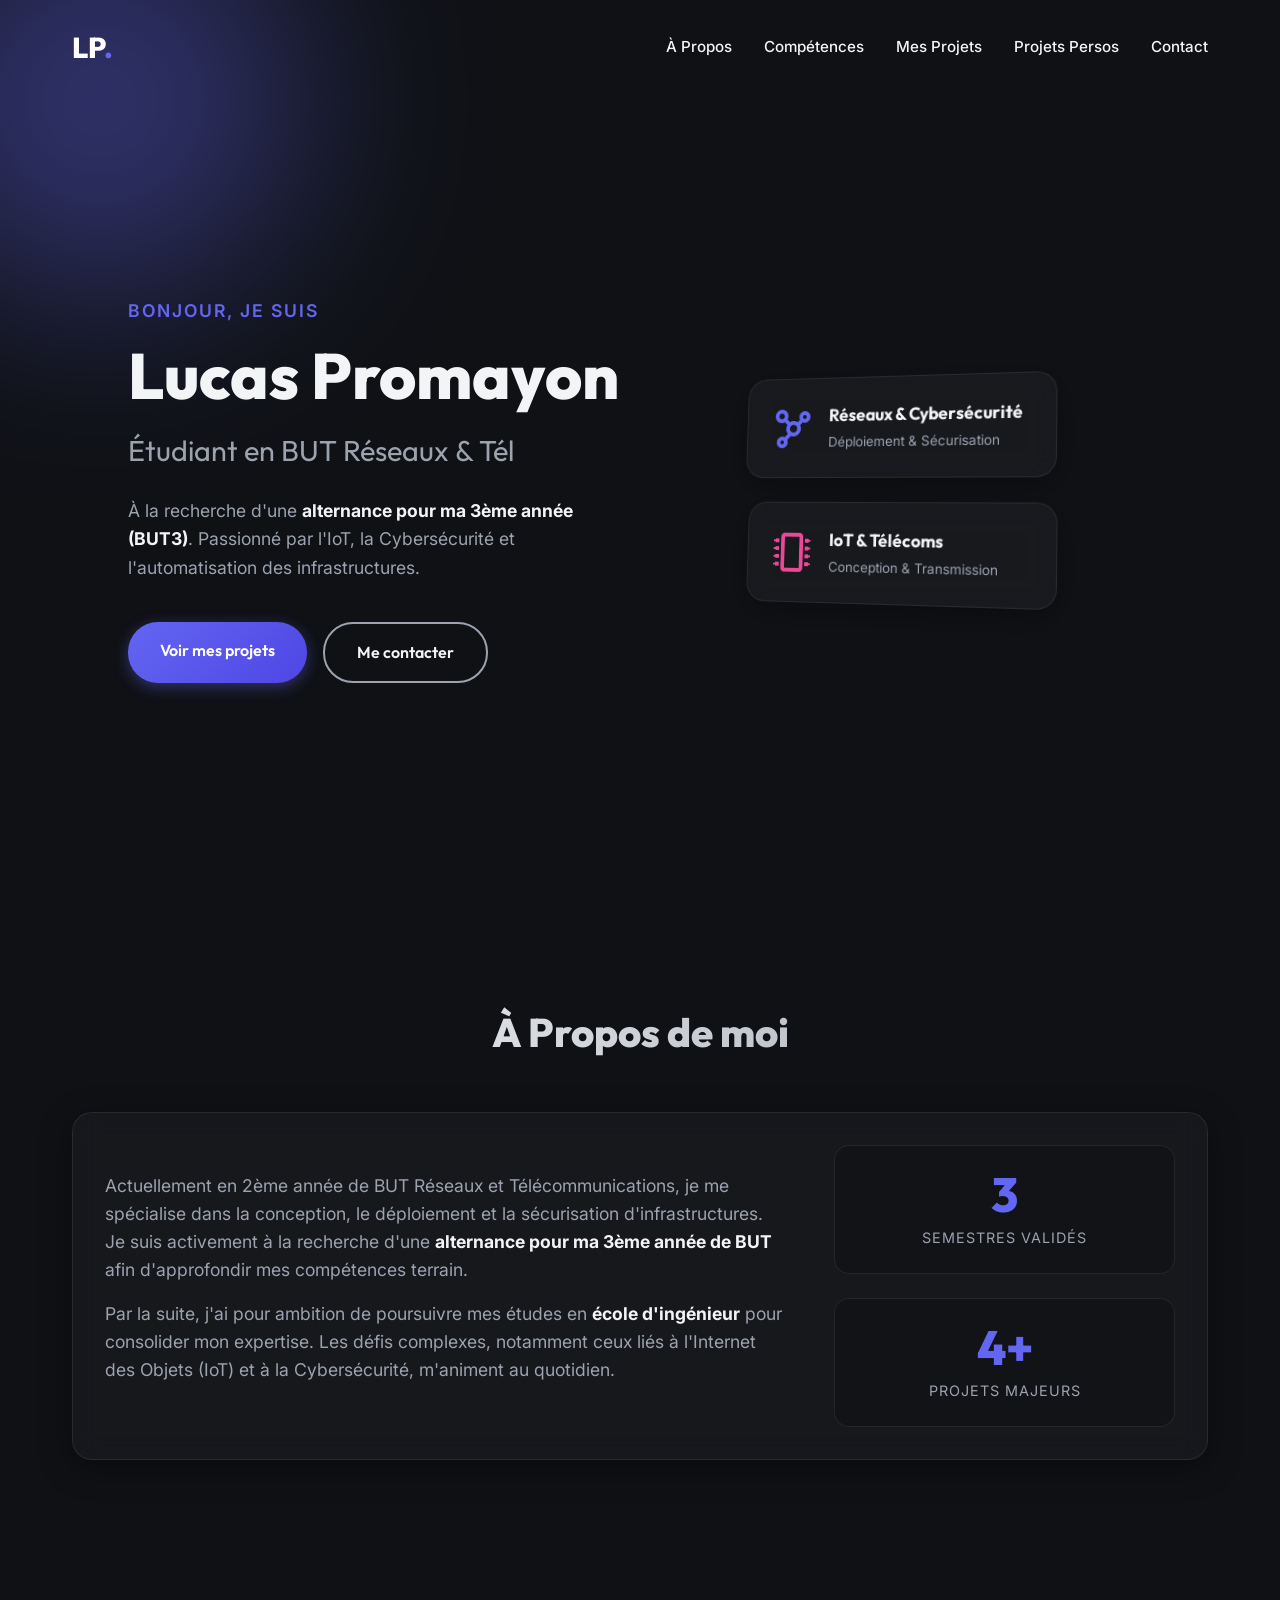
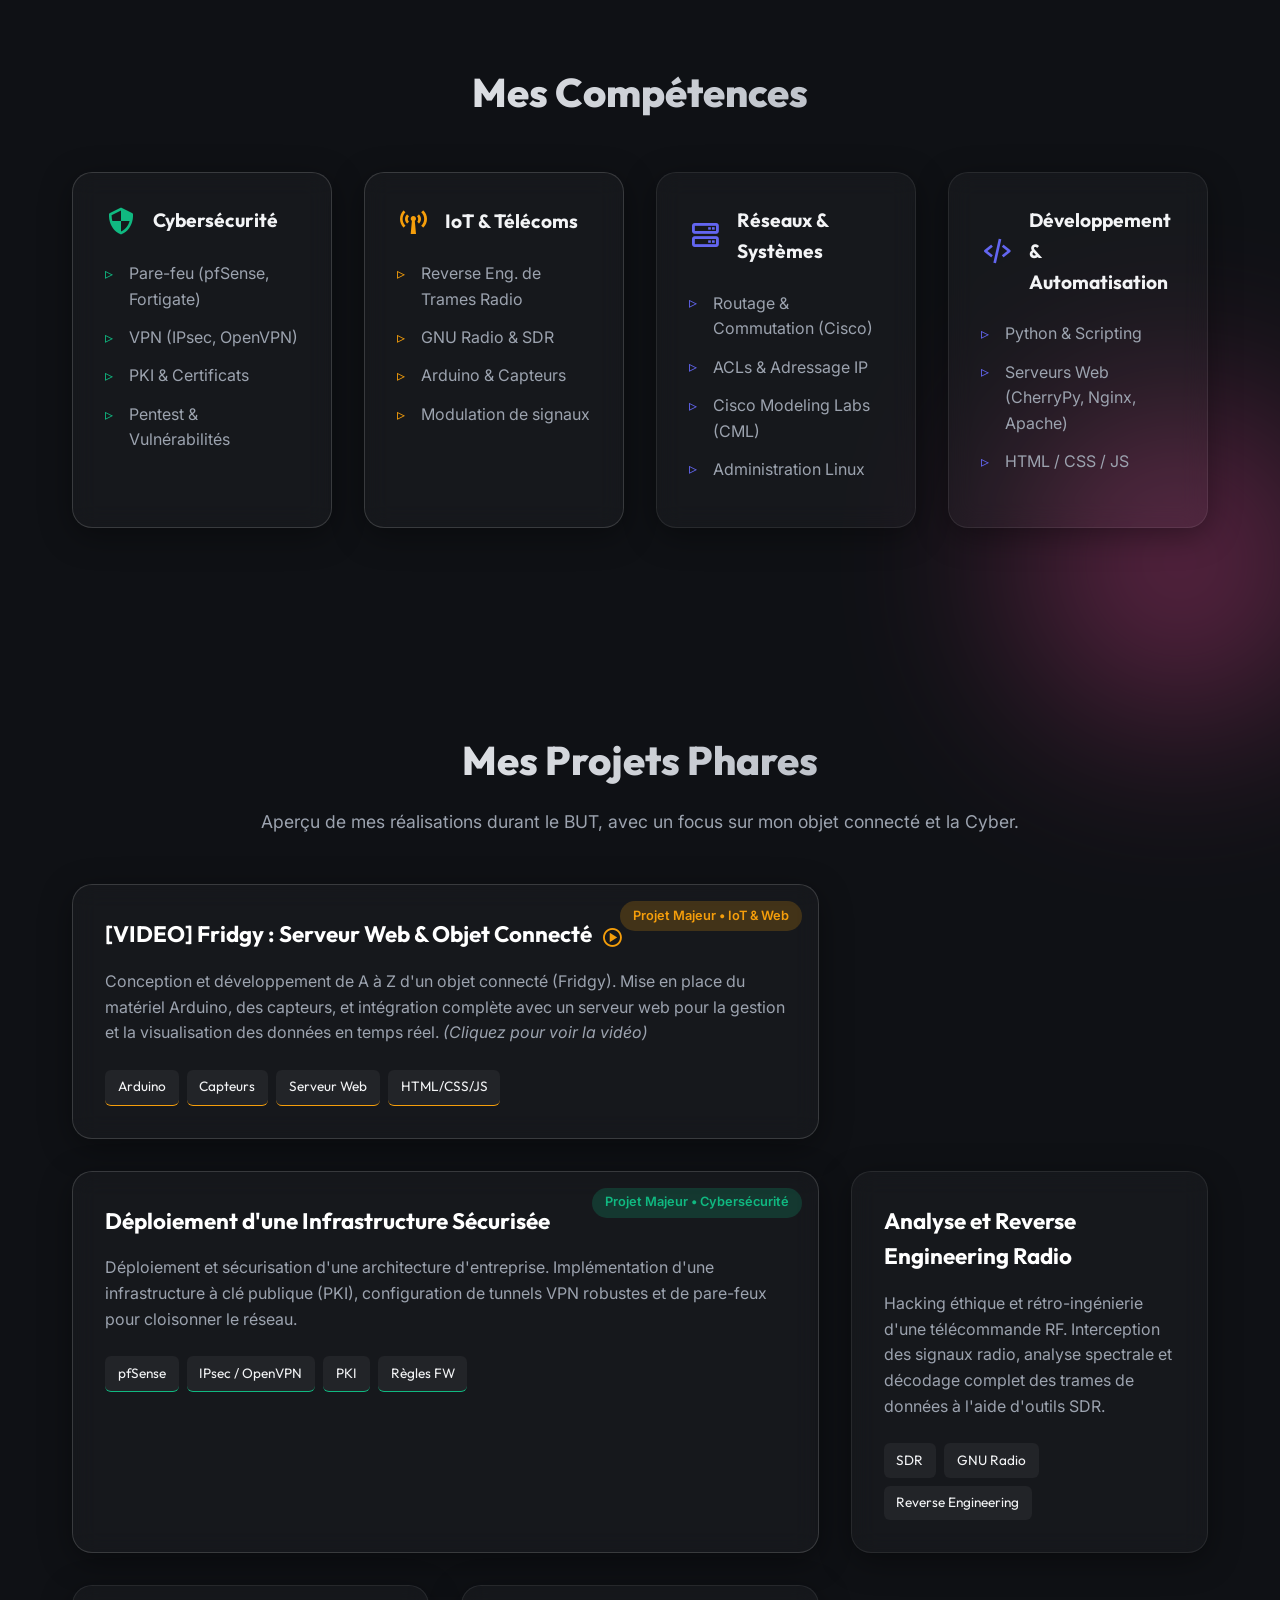
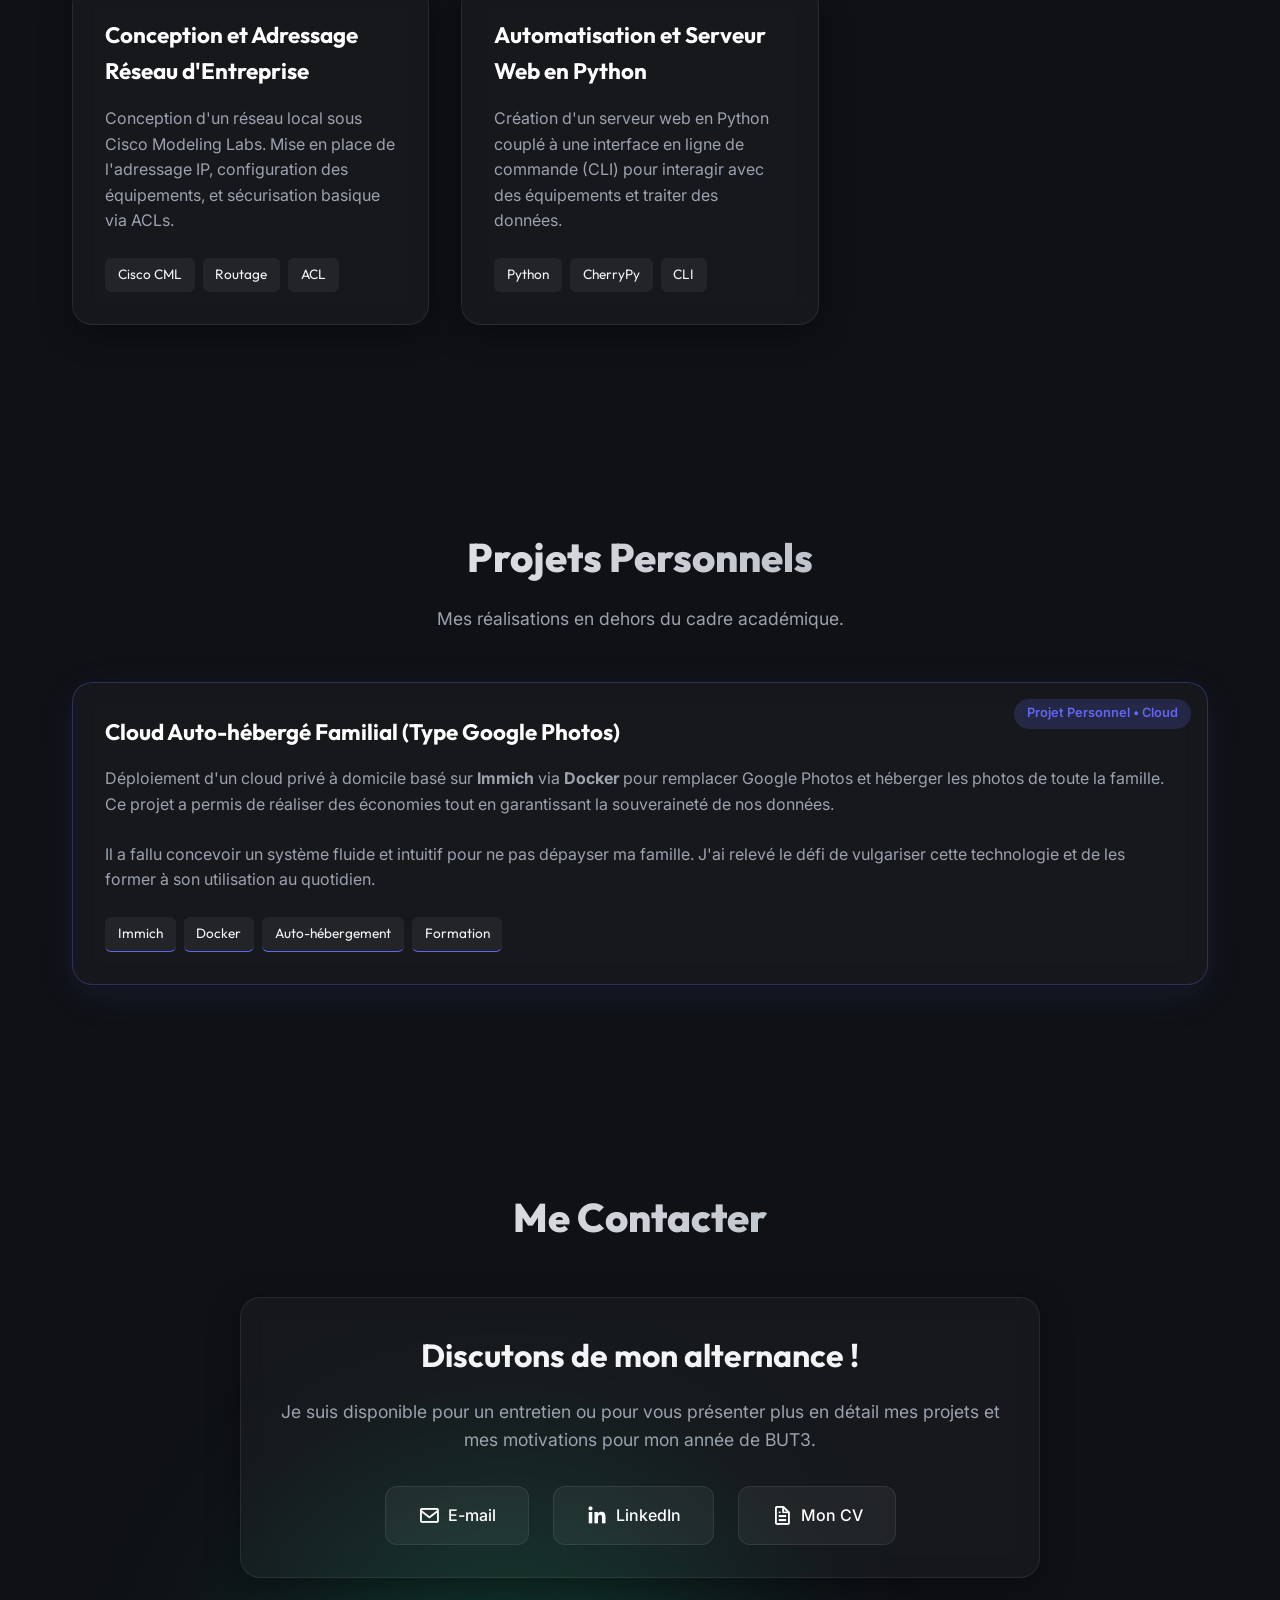
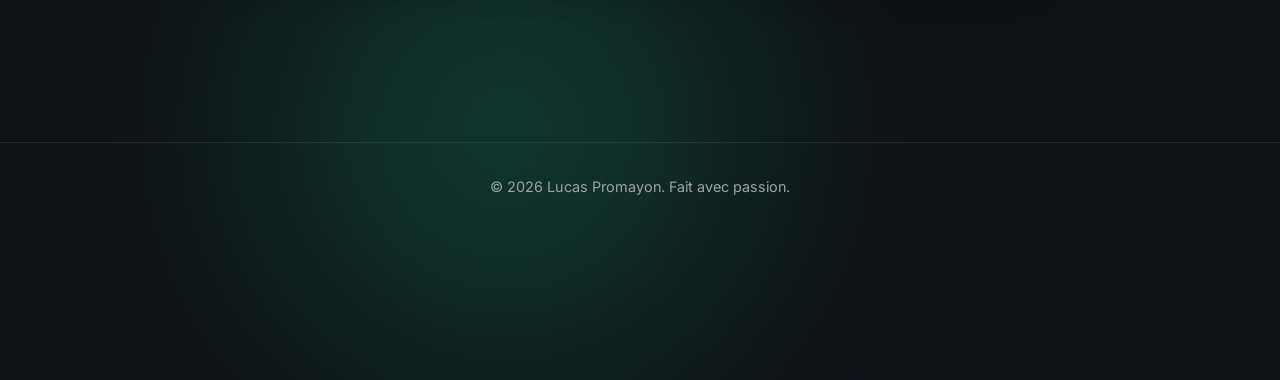
==== index.html @ 752b666c "Mon super portfolio" ====
<!DOCTYPE html>
<html lang="fr">

<head>
    <meta charset="UTF-8">
    <meta name="viewport" content="width=device-width, initial-scale=1.0">
    <title>Lucas Promayon | Portfolio BUT R&T</title>
    <!-- Google Fonts -->
    <link
        href="https://fonts.googleapis.com/css2?family=Outfit:wght@300;400;600;800&family=Inter:wght@400;500;700&display=swap"
        rel="stylesheet">
    <!-- Icons -->
    <link href="https://unpkg.com/boxicons@2.1.4/css/boxicons.min.css" rel="stylesheet">
    <link rel="stylesheet" href="style.css">
</head>

<body>

    <!-- Background Animation Elements -->
    <div class="bg-shape shape1"></div>
    <div class="bg-shape shape2"></div>
    <div class="bg-shape shape3"></div>

    <!-- Navigation -->
    <nav>
        <div class="nav-container">
            <a href="#" class="logo">LP<span>.</span></a>
            <ul class="nav-links">
                <li><a href="#about">À Propos</a></li>
                <li><a href="#skills">Compétences</a></li>
                <li><a href="#projects">Mes Projets</a></li>
                <li><a href="#personal-projects">Projets Persos</a></li>
                <li><a href="#contact">Contact</a></li>
            </ul>
        </div>
    </nav>

    <!-- Hero Section -->
    <header class="hero">
        <div class="hero-content">
            <span class="greeting">Bonjour, je suis</span>
            <h1>Lucas Promayon</h1>
            <h2 class="typing-text">Étudiant en BUT Réseaux & Télécommunications</h2>
            <p class="hero-desc">À la recherche d'une <strong>alternance pour ma 3ème année (BUT3)</strong>. Passionné
                par l'IoT, la Cybersécurité et l'automatisation des infrastructures.</p>
            <div class="hero-btns">
                <a href="#projects" class="btn primary">Voir mes projets</a>
                <a href="#contact" class="btn secondary">Me contacter</a>
            </div>
        </div>
        <div class="hero-image">
            <div class="glass-card profile-card">
                <i class='bx bx-network-chart icon-large'></i>
                <div class="card-info">
                    <h3>Réseaux & Cybersécurité</h3>
                    <p>Déploiement & Sécurisation</p>
                </div>
            </div>
            <div class="glass-card profile-card card-2">
                <i class='bx bx-microchip icon-large'></i>
                <div class="card-info">
                    <h3>IoT & Télécoms</h3>
                    <p>Conception & Transmission</p>
                </div>
            </div>
        </div>
    </header>

    <!-- About Section -->
    <section id="about" class="section">
        <div class="container">
            <h2 class="section-title">À Propos de moi</h2>
            <div class="about-content glass-panel">
                <div class="about-text">
                    <p>Actuellement en 2ème année de BUT Réseaux et Télécommunications, je me spécialise dans la
                        conception, le déploiement et la sécurisation d'infrastructures. Je suis activement à la
                        recherche d'une <strong>alternance pour ma 3ème année de BUT</strong> afin d'approfondir mes
                        compétences terrain.</p>
                    <p>Par la suite, j'ai pour ambition de poursuivre mes études en <strong>école d'ingénieur</strong>
                        pour consolider mon expertise. Les défis complexes, notamment ceux liés à l'Internet des Objets
                        (IoT) et à la Cybersécurité, m'animent au quotidien.</p>
                </div>
                <div class="about-stats">
                    <div class="stat-item">
                        <span class="stat-number">3</span>
                        <span class="stat-text">Semestres validés</span>
                    </div>
                    <div class="stat-item">
                        <span class="stat-number">4+</span>
                        <span class="stat-text">Projets Majeurs</span>
                    </div>
                </div>
            </div>
        </div>
    </section>

    <!-- Skills Section -->
    <section id="skills" class="section">
        <div class="container">
            <h2 class="section-title">Mes Compétences</h2>
            <div class="skills-grid">

                <!-- Highlighted Skill: Cyber -->
                <div class="skill-category glass-panel highlight-skill cyber-glow">
                    <div class="category-header">
                        <i class='bx bx-shield-quarter'></i>
                        <h3>Cybersécurité</h3>
                    </div>
                    <ul class="skill-list">
                        <li><span>Pare-feu (pfSense, Fortigate)</span></li>
                        <li><span>VPN (IPsec, OpenVPN)</span></li>
                        <li><span>PKI & Certificats</span></li>
                        <li><span>Pentest & Vulnérabilités</span></li>
                    </ul>
                </div>

                <!-- Highlighted Skill: IoT -->
                <div class="skill-category glass-panel highlight-skill iot-glow">
                    <div class="category-header">
                        <i class='bx bx-broadcast'></i>
                        <h3>IoT & Télécoms</h3>
                    </div>
                    <ul class="skill-list">
                        <li><span>Reverse Eng. de Trames Radio</span></li>
                        <li><span>GNU Radio & SDR</span></li>
                        <li><span>Arduino & Capteurs</span></li>
                        <li><span>Modulation de signaux</span></li>
                    </ul>
                </div>

                <div class="skill-category glass-panel">
                    <div class="category-header">
                        <i class='bx bx-server'></i>
                        <h3>Réseaux & Systèmes</h3>
                    </div>
                    <ul class="skill-list">
                        <li><span>Routage & Commutation (Cisco)</span></li>
                        <li><span>ACLs & Adressage IP</span></li>
                        <li><span>Cisco Modeling Labs (CML)</span></li>
                        <li><span>Administration Linux</span></li>
                    </ul>
                </div>

                <div class="skill-category glass-panel">
                    <div class="category-header">
                        <i class='bx bx-code-alt'></i>
                        <h3>Développement & Automatisation</h3>
                    </div>
                    <ul class="skill-list">
                        <li><span>Python & Scripting</span></li>
                        <li><span>Serveurs Web (CherryPy, Nginx, Apache)</span></li>
                        <li><span>HTML / CSS / JS</span></li>

                    </ul>
                </div>

            </div>
        </div>
    </section>

    <!-- Projects Section -->
    <section id="projects" class="section">
        <div class="container">
            <h2 class="section-title">Mes Projets Phares</h2>
            <p class="section-subtitle">Aperçu de mes réalisations durant le BUT, avec un focus sur mon objet connecté
                et la Cyber.</p>

            <div class="projects-grid">

                <!-- FEATURED: IoT -->
                <a href="iot-project.html" style="text-decoration: none; color: inherit;"
                    class="project-card glass-panel featured iot-featured">
                    <div class="project-badge">Projet Majeur • IoT & Web</div>
                    <div class="project-content">
                        <h3>[VIDEO] Fridgy : Serveur Web & Objet Connecté <i class='bx bx-play-circle'
                                style="vertical-align: middle; margin-left: 5px; color: var(--iot-color);"></i></h3>
                        <p>Conception et développement de A à Z d'un objet connecté (Fridgy). Mise en place du matériel
                            Arduino, des capteurs, et intégration complète avec un serveur web pour la gestion et la
                            visualisation des données en temps réel. <em>(Cliquez pour voir la vidéo)</em></p>
                        <div class="tech-stack">
                            <span>Arduino</span>
                            <span>Capteurs</span>
                            <span>Serveur Web</span>
                            <span>HTML/CSS/JS</span>
                        </div>
                    </div>
                </a>

                <!-- FEATURED: Cyber -->
                <div class="project-card glass-panel featured cyber-featured">
                    <div class="project-badge">Projet Majeur • Cybersécurité</div>
                    <div class="project-content">
                        <h3>Déploiement d'une Infrastructure Sécurisée</h3>
                        <p>Déploiement et sécurisation d'une architecture d'entreprise. Implémentation d'une
                            infrastructure à clé publique (PKI), configuration de tunnels VPN robustes et de pare-feux
                            pour cloisonner le réseau.</p>
                        <div class="tech-stack">
                            <span>pfSense</span>
                            <span>IPsec / OpenVPN</span>
                            <span>PKI</span>
                            <span>Règles FW</span>
                        </div>
                    </div>
                </div>

                <!-- OTHER PROJECTS -->
                <div class="project-card glass-panel">
                    <div class="project-content">
                        <h3>Analyse et Reverse Engineering Radio</h3>
                        <p>Hacking éthique et rétro-ingénierie d'une télécommande RF. Interception des signaux radio,
                            analyse spectrale et décodage complet des trames de données à l'aide d'outils SDR.</p>
                        <div class="tech-stack">
                            <span>SDR</span>
                            <span>GNU Radio</span>
                            <span>Reverse Engineering</span>
                        </div>
                    </div>
                </div>

                <div class="project-card glass-panel">
                    <div class="project-content">
                        <h3>Conception et Adressage Réseau d'Entreprise</h3>
                        <p>Conception d'un réseau local sous Cisco Modeling Labs. Mise en place de l'adressage IP,
                            configuration des équipements, et sécurisation basique via ACLs.</p>
                        <div class="tech-stack">
                            <span>Cisco CML</span>
                            <span>Routage</span>
                            <span>ACL</span>
                        </div>
                    </div>
                </div>

                <div class="project-card glass-panel">
                    <div class="project-content">
                        <h3>Automatisation et Serveur Web en Python</h3>
                        <p>Création d'un serveur web en Python couplé à une interface en ligne de commande (CLI) pour
                            interagir avec des équipements et traiter des données.</p>
                        <div class="tech-stack">
                            <span>Python</span>
                            <span>CherryPy</span>
                            <span>CLI</span>
                        </div>
                    </div>
                </div>

            </div>
        </div>
    </section>

    <!-- Personal Projects Section -->
    <section id="personal-projects" class="section">
        <div class="container">
            <h2 class="section-title">Projets Personnels</h2>
            <p class="section-subtitle">Mes réalisations en dehors du cadre académique.</p>

            <div class="projects-grid">

                <div class="project-card glass-panel featured"
                    style="border-color: rgba(99, 102, 241, 0.3); box-shadow: 0 10px 40px rgba(99, 102, 241, 0.1);">
                    <div class="project-badge"
                        style="background: rgba(99, 102, 241, 0.2); color: var(--primary-color);">Projet Personnel •
                        Cloud</div>
                    <div class="project-content">
                        <h3>Cloud Auto-hébergé Familial (Type Google Photos)</h3>
                        <p>Déploiement d'un cloud privé à domicile basé sur <strong>Immich</strong> via
                            <strong>Docker</strong> pour remplacer Google Photos et héberger les photos de toute la
                            famille. Ce projet a permis de réaliser des économies tout en garantissant la souveraineté
                            de nos données.
                        </p>
                        <p style="margin-top: 0.8rem;">Il a fallu concevoir un système fluide et intuitif pour ne pas
                            dépayser ma famille. J'ai relevé le défi de vulgariser cette technologie et de les former à
                            son utilisation au quotidien.</p>
                        <div class="tech-stack" style="margin-top: 1.5rem;">
                            <span style="border-bottom: 1px solid var(--primary-color);">Immich</span>
                            <span style="border-bottom: 1px solid var(--primary-color);">Docker</span>
                            <span style="border-bottom: 1px solid var(--primary-color);">Auto-hébergement</span>
                            <span style="border-bottom: 1px solid var(--primary-color);">Formation</span>
                        </div>
                    </div>
                </div>

            </div>
        </div>
    </section>

    <!-- Contact Section -->
    <section id="contact" class="section">
        <div class="container">
            <h2 class="section-title">Me Contacter</h2>
            <div class="contact-wrapper glass-panel">
                <div class="contact-info">
                    <h3>Discutons de mon alternance !</h3>
                    <p>Je suis disponible pour un entretien ou pour vous présenter plus en détail mes projets et mes
                        motivations pour mon année de BUT3.</p>
                    <div class="contact-links">
                        <a href="mailto:lucas.promayon@etu.univ-grenoble-alpes.fr" class="contact-btn">
                            <i class='bx bx-envelope'></i> E-mail
                        </a>
                        <a href="https://www.linkedin.com/in/lucas-promayon/" target="_blank" class="contact-btn">
                            <i class='bx bxl-linkedin'></i> LinkedIn
                        </a>
                        <a href="lucas_promayon_2026.pdf" target="_blank" class="contact-btn">
                            <i class='bx bx-file'></i> Mon CV
                        </a>
                    </div>
                </div>
            </div>
        </div>
    </section>

    <footer>
        <p>&copy; 2026 Lucas Promayon. Fait avec passion.</p>
    </footer>

    <script src="script.js"></script>
</body>

</html>
---- style.css ----
/* style.css */
:root {
    --bg-dark: #0f1115;
    --text-main: #f3f4f6;
    --text-muted: #9ca3af;
    --primary-color: #6366f1; /* Indigo */
    --primary-hover: #4f46e5;
    --secondary-color: #ec4899; /* Pink */
    
    /* Highlight colors for specific fields */
    --cyber-color: #10b981; /* Emerald/Green */
    --iot-color: #f59e0b; /* Amber/Orange */

    /* Glassmorphism */
    --glass-bg: rgba(255, 255, 255, 0.03);
    --glass-border: rgba(255, 255, 255, 0.08);
    --glass-shadow: 0 8px 32px 0 rgba(0, 0, 0, 0.37);
    --glass-blur: blur(12px);
    
    --transition: all 0.3s ease;
}

* {
    margin: 0;
    padding: 0;
    box-sizing: border-box;
    scroll-behavior: smooth;
}

body {
    font-family: 'Inter', sans-serif;
    background-color: var(--bg-dark);
    color: var(--text-main);
    line-height: 1.6;
    overflow-x: hidden;
    position: relative;
}

h1, h2, h3, h4, h5, h6 {
    font-family: 'Outfit', sans-serif;
}

/* Background animated shapes */
.bg-shape {
    position: absolute;
    border-radius: 50%;
    filter: blur(100px);
    z-index: -1;
    opacity: 0.4;
    animation: float 20s infinite ease-in-out alternate;
}
.shape1 {
    width: 400px;
    height: 400px;
    background: var(--primary-color);
    top: -100px;
    left: -100px;
}
.shape2 {
    width: 300px;
    height: 300px;
    background: var(--secondary-color);
    top: 40%;
    right: -50px;
    animation-delay: -5s;
}
.shape3 {
    width: 500px;
    height: 500px;
    background: var(--cyber-color);
    bottom: -150px;
    left: 20%;
    opacity: 0.2;
    animation-delay: -10s;
}

@keyframes float {
    0% { transform: translate(0, 0) scale(1); }
    50% { transform: translate(50px, 50px) scale(1.1); }
    100% { transform: translate(-50px, 100px) scale(0.9); }
}

/* Reusable Components */
.container {
    max-width: 1200px;
    margin: 0 auto;
    padding: 0 2rem;
}

.section {
    padding: 100px 0;
}

.section-title {
    font-size: 2.5rem;
    font-weight: 800;
    margin-bottom: 3rem;
    text-align: center;
    background: linear-gradient(to right, #fff, #9ca3af);
    -webkit-background-clip: text;
    -webkit-text-fill-color: transparent;
}
.section-subtitle {
    text-align: center;
    color: var(--text-muted);
    margin-top: -2rem;
    margin-bottom: 3rem;
    font-size: 1.1rem;
}

.glass-panel {
    background: var(--glass-bg);
    backdrop-filter: var(--glass-blur);
    -webkit-backdrop-filter: var(--glass-blur);
    border: 1px solid var(--glass-border);
    border-radius: 20px;
    box-shadow: var(--glass-shadow);
    padding: 2rem;
}

.btn {
    display: inline-block;
    padding: 1rem 2rem;
    border-radius: 30px;
    font-weight: 600;
    text-decoration: none;
    transition: var(--transition);
    cursor: pointer;
    font-family: 'Outfit', sans-serif;
}
.btn.primary {
    background: linear-gradient(135deg, var(--primary-color), var(--primary-hover));
    color: white;
    box-shadow: 0 4px 15px rgba(99, 102, 241, 0.4);
}
.btn.primary:hover {
    transform: translateY(-3px);
    box-shadow: 0 8px 25px rgba(99, 102, 241, 0.6);
}
.btn.secondary {
    background: transparent;
    border: 2px solid var(--text-muted);
    color: var(--text-main);
}
.btn.secondary:hover {
    border-color: var(--primary-color);
    color: var(--primary-color);
}

/* Navigation */
nav {
    position: fixed;
    top: 0;
    width: 100%;
    z-index: 1000;
    transition: var(--transition);
    padding: 1.5rem 0;
}
nav.scrolled {
    background: rgba(15, 17, 21, 0.8);
    backdrop-filter: blur(10px);
    padding: 1rem 0;
    border-bottom: 1px solid var(--glass-border);
}
.nav-container {
    max-width: 1200px;
    margin: 0 auto;
    display: flex;
    justify-content: space-between;
    align-items: center;
    padding: 0 2rem;
}
.logo {
    font-size: 1.8rem;
    font-weight: 800;
    color: white;
    text-decoration: none;
    font-family: 'Outfit', sans-serif;
}
.logo span {
    color: var(--primary-color);
}
.nav-links {
    display: flex;
    gap: 2rem;
    list-style: none;
}
.nav-links a {
    color: var(--text-main);
    text-decoration: none;
    font-weight: 500;
    font-size: 0.95rem;
    transition: var(--transition);
}
.nav-links a:hover {
    color: var(--primary-color);
}

/* Hero Section */
.hero {
    min-height: 100vh;
    display: flex;
    align-items: center;
    justify-content: space-between;
    padding: 0 10%;
    position: relative;
    padding-top: 80px;
}
.hero-content {
    flex: 1;
    max-width: 600px;
}
.greeting {
    color: var(--primary-color);
    font-weight: 600;
    font-size: 1.1rem;
    letter-spacing: 2px;
    text-transform: uppercase;
}
.hero h1 {
    font-size: 4rem;
    font-weight: 800;
    margin: 1rem 0;
    line-height: 1.1;
}
.hero h2 {
    font-size: 1.8rem;
    color: var(--text-muted);
    font-weight: 400;
    margin-bottom: 1.5rem;
}
.hero-desc {
    font-size: 1.1rem;
    color: var(--text-muted);
    margin-bottom: 2.5rem;
}
.hero-desc strong {
    color: var(--text-main);
}
.hero-btns {
    display: flex;
    gap: 1rem;
}

.hero-image {
    flex: 1;
    display: flex;
    flex-direction: column;
    gap: 1.5rem;
    align-items: center;
    justify-content: center;
    perspective: 1000px;
}
.glass-card {
    background: var(--glass-bg);
    backdrop-filter: var(--glass-blur);
    border: 1px solid var(--glass-border);
    border-radius: 20px;
    padding: 1.5rem;
    display: flex;
    align-items: center;
    gap: 1rem;
    width: 320px;
    transform-style: preserve-3d;
    transform: rotateY(-15deg) rotateX(5deg);
    transition: var(--transition);
    box-shadow: var(--glass-shadow);
}
.glass-card:hover {
    transform: rotateY(0deg) rotateX(0deg) scale(1.05);
    border-color: var(--primary-color);
}
.card-2:hover {
    border-color: var(--secondary-color);
}
.icon-large {
    font-size: 3rem;
    color: var(--primary-color);
}
.card-2 .icon-large {
    color: var(--secondary-color);
}
.card-info h3 {
    font-size: 1.1rem;
    margin-bottom: 0.2rem;
}
.card-info p {
    font-size: 0.85rem;
    color: var(--text-muted);
}

/* About Section */
.about-content {
    display: flex;
    gap: 3rem;
    align-items: center;
}
.about-text {
    flex: 2;
}
.about-text p {
    font-size: 1.1rem;
    margin-bottom: 1rem;
    color: var(--text-muted);
}
.about-text strong {
    color: var(--text-main);
}
.about-stats {
    flex: 1;
    display: flex;
    flex-direction: column;
    gap: 1.5rem;
}
.stat-item {
    background: rgba(0,0,0,0.2);
    padding: 1.5rem;
    border-radius: 15px;
    text-align: center;
    border: 1px solid var(--glass-border);
}
.stat-number {
    display: block;
    font-size: 3rem;
    font-weight: 800;
    color: var(--primary-color);
    font-family: 'Outfit', sans-serif;
    line-height: 1;
}
.stat-text {
    font-size: 0.9rem;
    color: var(--text-muted);
    text-transform: uppercase;
    letter-spacing: 1px;
    margin-top: 0.5rem;
    display: block;
}

/* Skills Section */
.skills-grid {
    display: grid;
    grid-template-columns: repeat(auto-fit, minmax(250px, 1fr));
    gap: 2rem;
}
.skill-category {
    transition: var(--transition);
}
.skill-category:hover {
    transform: translateY(-10px);
}
.category-header {
    display: flex;
    align-items: center;
    gap: 1rem;
    margin-bottom: 1.5rem;
}
.category-header i {
    font-size: 2rem;
    color: var(--primary-color);
}
.category-header h3 {
    font-size: 1.2rem;
}
.skill-list {
    list-style: none;
}
.skill-list li {
    margin-bottom: 0.8rem;
    position: relative;
    padding-left: 1.5rem;
    color: var(--text-muted);
}
.skill-list li::before {
    content: '▹';
    position: absolute;
    left: 0;
    color: var(--primary-color);
}

/* Highlights */
.highlight-skill {
    border: 1px solid rgba(255, 255, 255, 0.15);
}
.cyber-glow:hover {
    box-shadow: 0 10px 30px rgba(16, 185, 129, 0.2);
    border-color: var(--cyber-color);
}
.cyber-glow .category-header i, .cyber-glow .skill-list li::before {
    color: var(--cyber-color);
}
.iot-glow:hover {
    box-shadow: 0 10px 30px rgba(245, 158, 11, 0.2);
    border-color: var(--iot-color);
}
.iot-glow .category-header i, .iot-glow .skill-list li::before {
    color: var(--iot-color);
}

/* Projects Section */
.projects-grid {
    display: grid;
    grid-template-columns: repeat(auto-fit, minmax(300px, 1fr));
    gap: 2rem;
}
.project-card {
    display: flex;
    flex-direction: column;
    transition: var(--transition);
    position: relative;
    overflow: hidden;
}
.project-card:hover {
    transform: translateY(-10px);
}
.project-card.featured {
    grid-column: span 2;
    border: 1px solid rgba(255, 255, 255, 0.15);
}
.project-card.featured.iot-featured:hover {
    border-color: var(--iot-color);
    box-shadow: 0 10px 40px rgba(245, 158, 11, 0.15);
}
.project-card.featured.cyber-featured:hover {
    border-color: var(--cyber-color);
    box-shadow: 0 10px 40px rgba(16, 185, 129, 0.15);
}
.project-badge {
    position: absolute;
    top: 1rem;
    right: 1rem;
    padding: 0.3rem 0.8rem;
    border-radius: 20px;
    font-size: 0.8rem;
    font-weight: 600;
}
.iot-featured .project-badge {
    background: rgba(245, 158, 11, 0.2);
    color: var(--iot-color);
}
.cyber-featured .project-badge {
    background: rgba(16, 185, 129, 0.2);
    color: var(--cyber-color);
}

.project-content h3 {
    font-size: 1.4rem;
    margin-bottom: 1rem;
    color: white;
}
.project-content p {
    color: var(--text-muted);
    margin-bottom: 1.5rem;
    flex-grow: 1;
}
.tech-stack {
    display: flex;
    flex-wrap: wrap;
    gap: 0.5rem;
    margin-top: auto;
}
.tech-stack span {
    background: rgba(255, 255, 255, 0.05);
    padding: 0.4rem 0.8rem;
    border-radius: 6px;
    font-size: 0.85rem;
    color: var(--text-main);
    font-family: 'Outfit', sans-serif;
}
.iot-featured .tech-stack span { border-bottom: 1px solid var(--iot-color); }
.cyber-featured .tech-stack span { border-bottom: 1px solid var(--cyber-color); }

/* Contact Section */
.contact-wrapper {
    text-align: center;
    max-width: 800px;
    margin: 0 auto;
}
.contact-info h3 {
    font-size: 2rem;
    margin-bottom: 1rem;
}
.contact-info p {
    color: var(--text-muted);
    margin-bottom: 2rem;
    font-size: 1.1rem;
}
.contact-links {
    display: flex;
    justify-content: center;
    gap: 1.5rem;
    flex-wrap: wrap;
}
.contact-btn {
    display: flex;
    align-items: center;
    gap: 0.5rem;
    padding: 1rem 2rem;
    background: rgba(255, 255, 255, 0.05);
    border: 1px solid var(--glass-border);
    border-radius: 12px;
    color: white;
    text-decoration: none;
    font-weight: 500;
    transition: var(--transition);
}
.contact-btn:hover {
    background: var(--primary-color);
    border-color: var(--primary-color);
    transform: translateY(-3px);
}
.contact-btn i {
    font-size: 1.4rem;
}

/* Footer */
footer {
    text-align: center;
    padding: 2rem;
    border-top: 1px solid var(--glass-border);
    margin-top: 4rem;
    color: var(--text-muted);
    font-size: 0.9rem;
}

/* Animations */
.fade-in {
    opacity: 0;
    transform: translateY(30px);
    transition: opacity 0.8s ease, transform 0.8s ease;
}
.fade-in.appear {
    opacity: 1;
    transform: translateY(0);
}

/* Responsive */
@media (max-width: 992px) {
    .hero {
        flex-direction: column;
        text-align: center;
        padding-top: 120px;
    }
    .hero-content {
        margin-bottom: 3rem;
    }
    .hero-btns {
        justify-content: center;
    }
    .hero-image {
        transform: none;
    }
    .glass-card {
        transform: none !important;
    }
    .about-content {
        flex-direction: column;
    }
    .project-card.featured {
        grid-column: span 1;
    }
}

@media (max-width: 768px) {
    .hero h1 { font-size: 2.5rem; }
    .hero h2 { font-size: 1.3rem; }
    .nav-links { display: none; } /* Mobile menu could be added here */
}
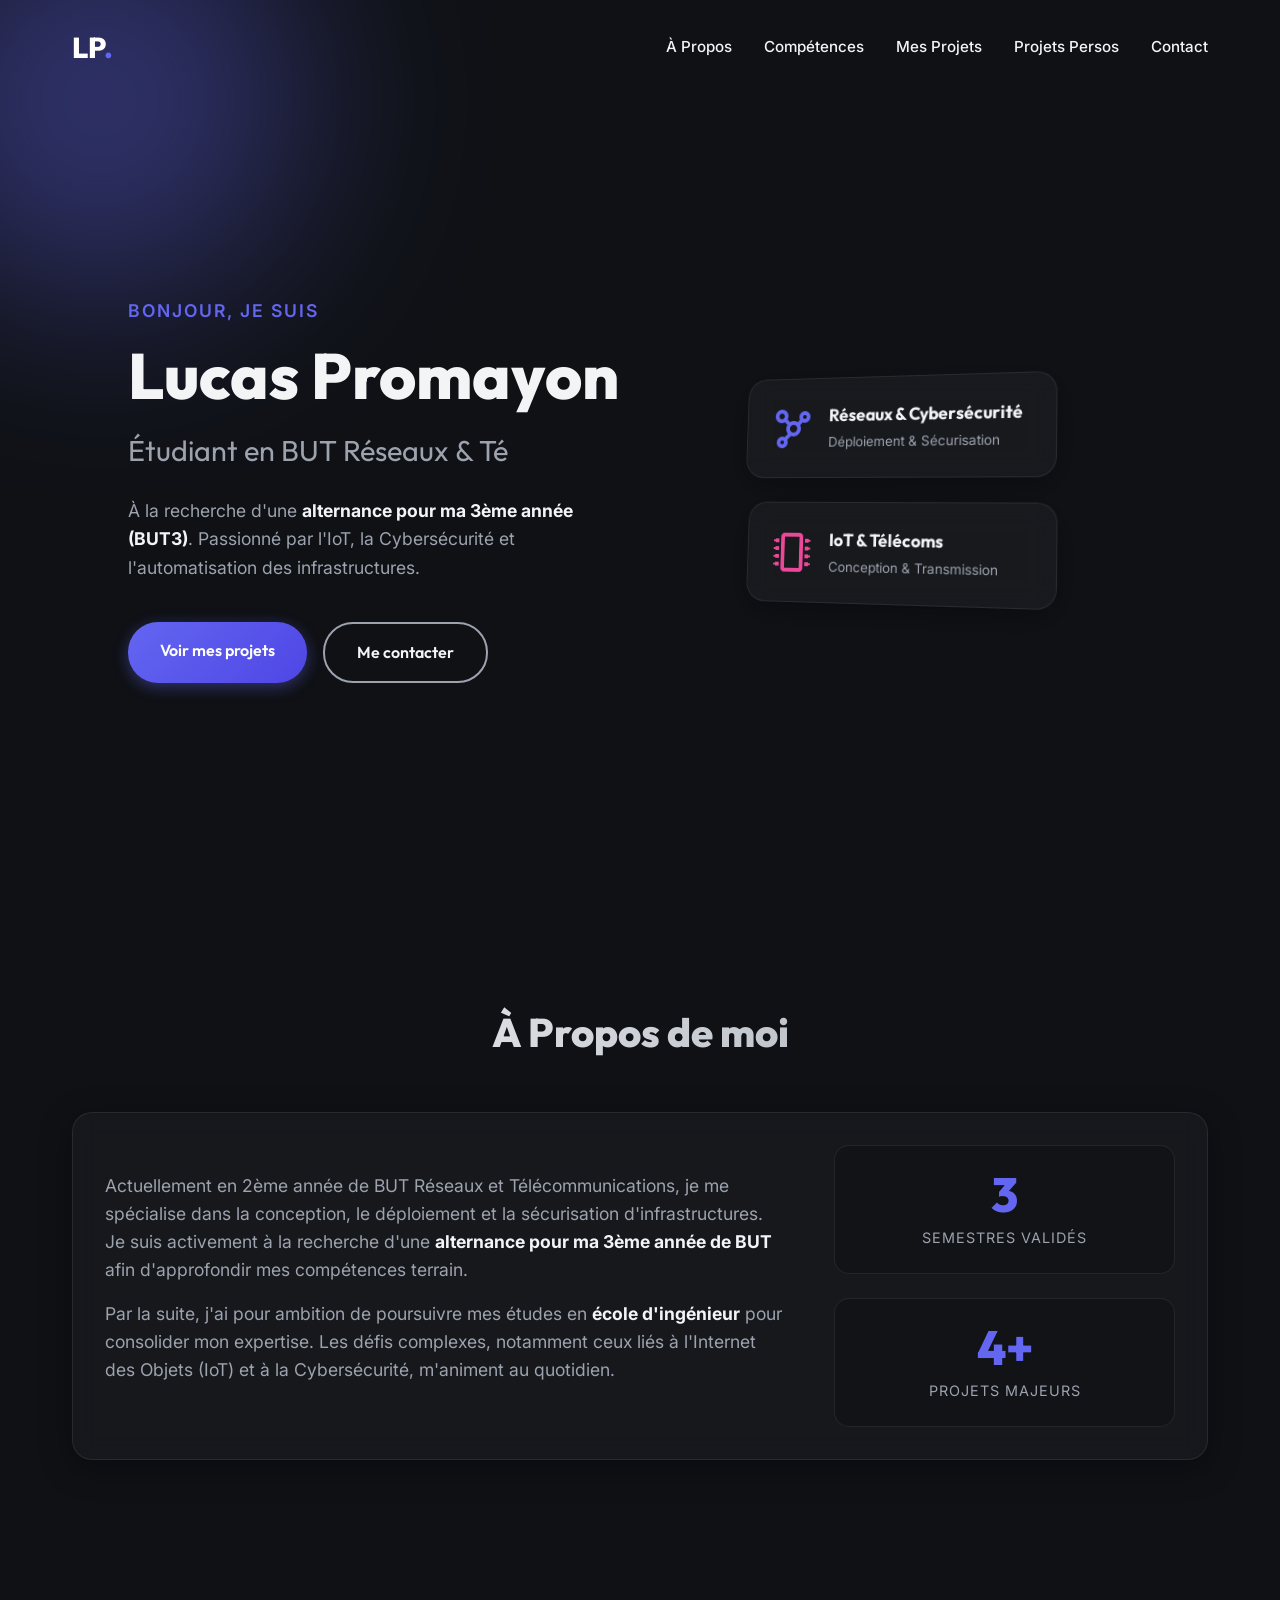
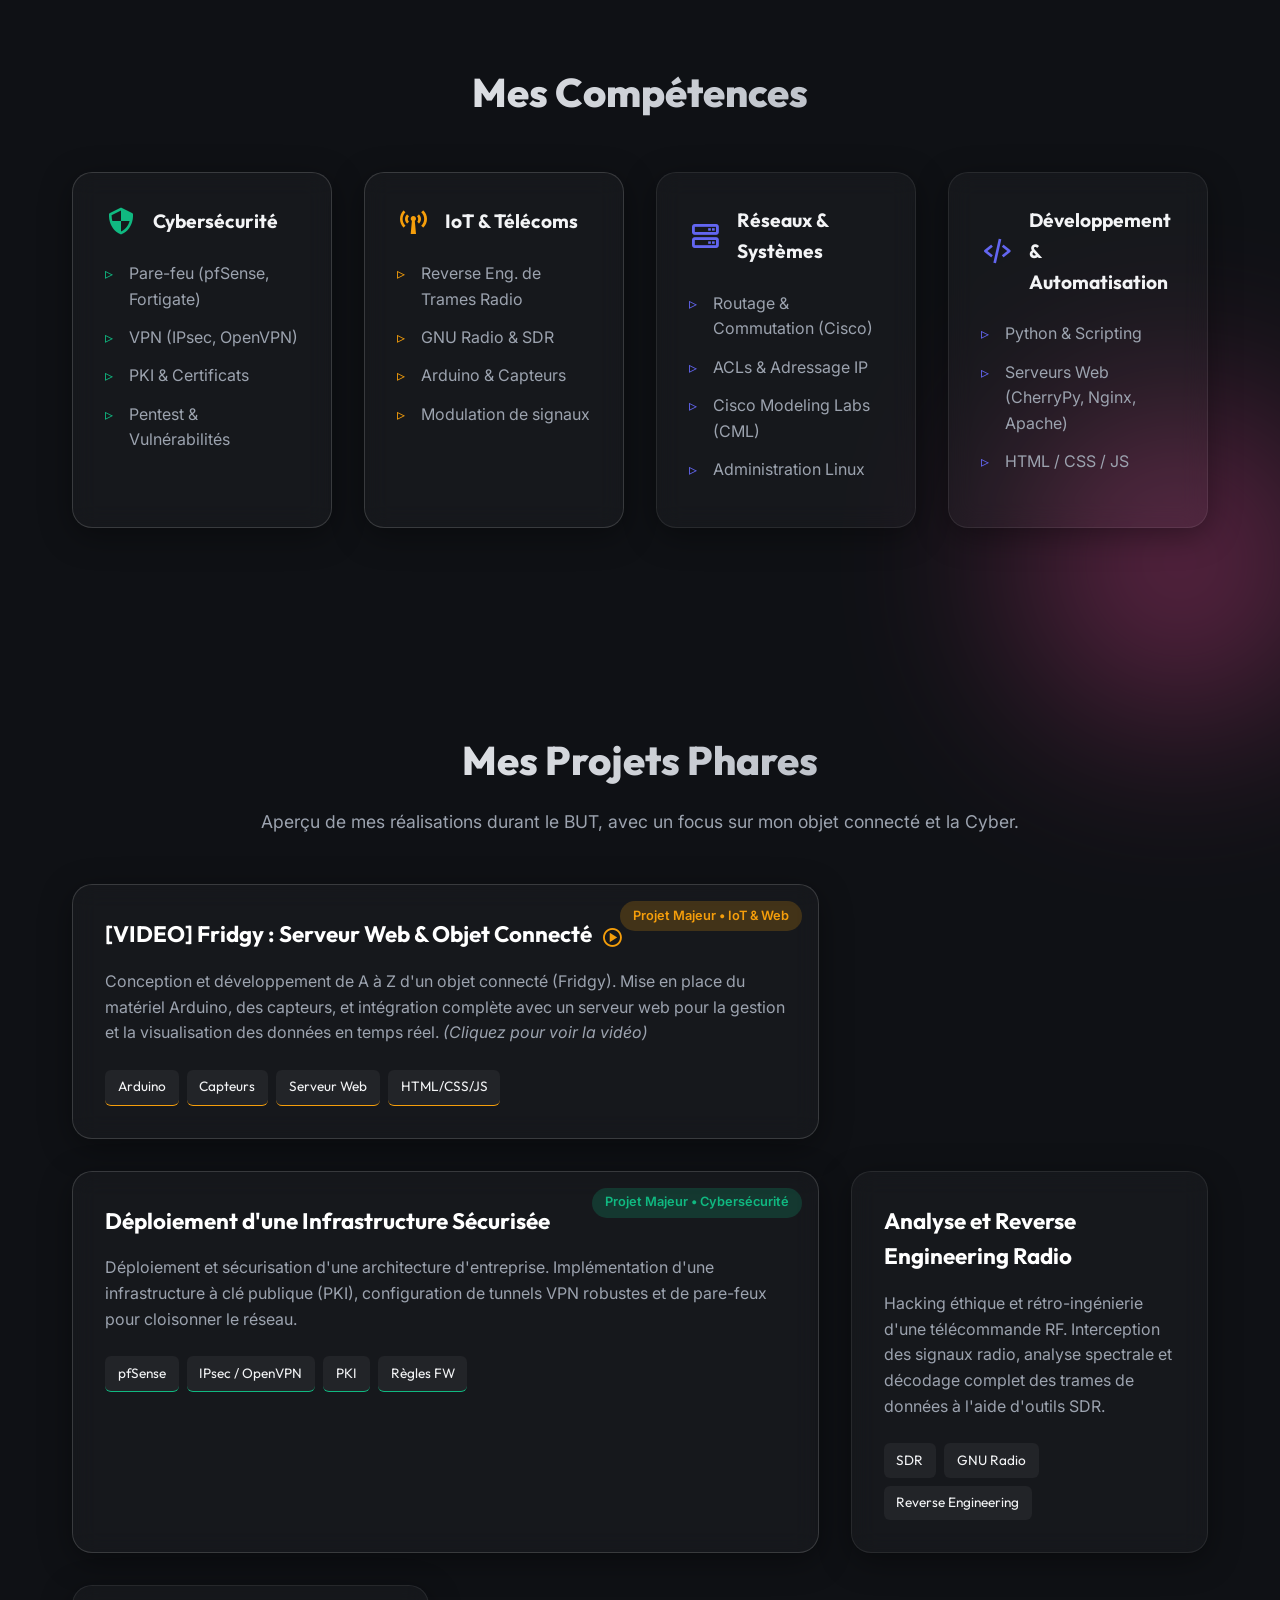
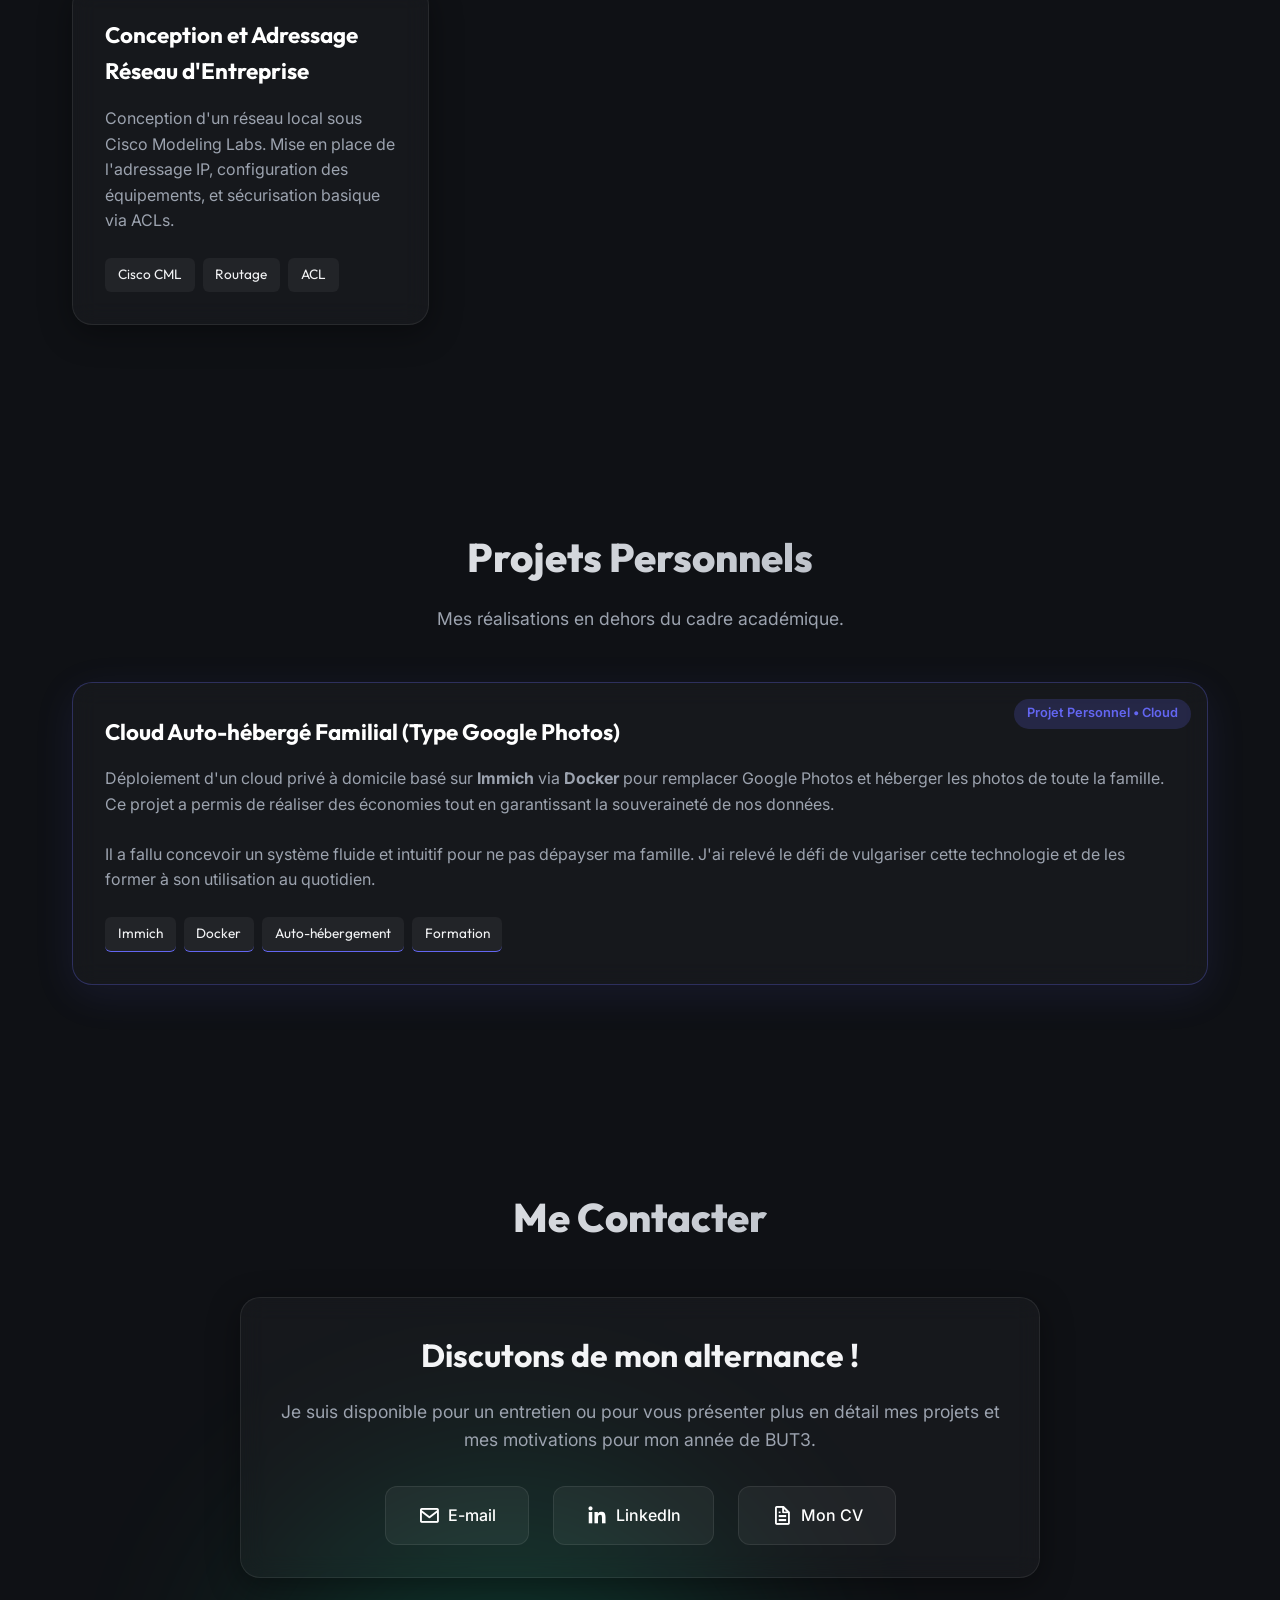
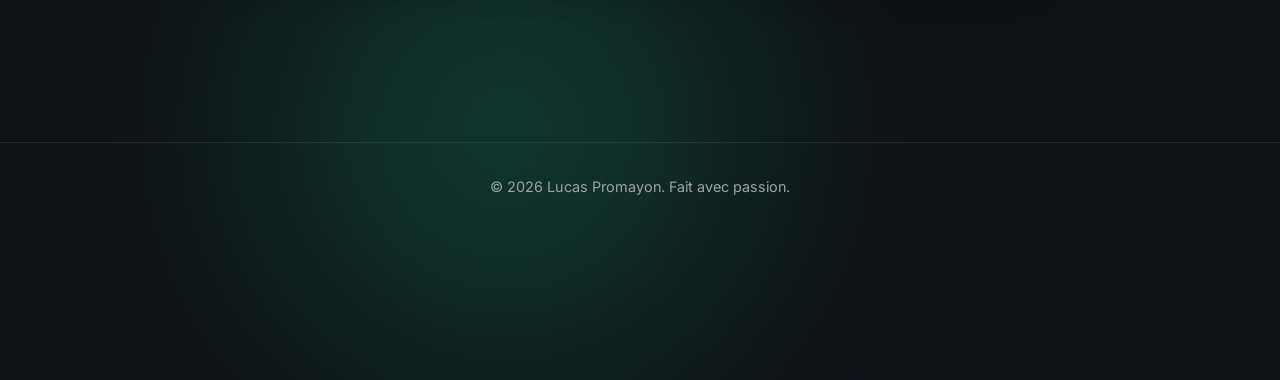
==== commit 7444db46: "enlever un bloc" ====
--- a/index.html
+++ b/index.html
@@ -230,18 +230,6 @@
                     </div>
                 </div>
 
-                <div class="project-card glass-panel">
-                    <div class="project-content">
-                        <h3>Automatisation et Serveur Web en Python</h3>
-                        <p>Création d'un serveur web en Python couplé à une interface en ligne de commande (CLI) pour
-                            interagir avec des équipements et traiter des données.</p>
-                        <div class="tech-stack">
-                            <span>Python</span>
-                            <span>CherryPy</span>
-                            <span>CLI</span>
-                        </div>
-                    </div>
-                </div>
 
             </div>
         </div>
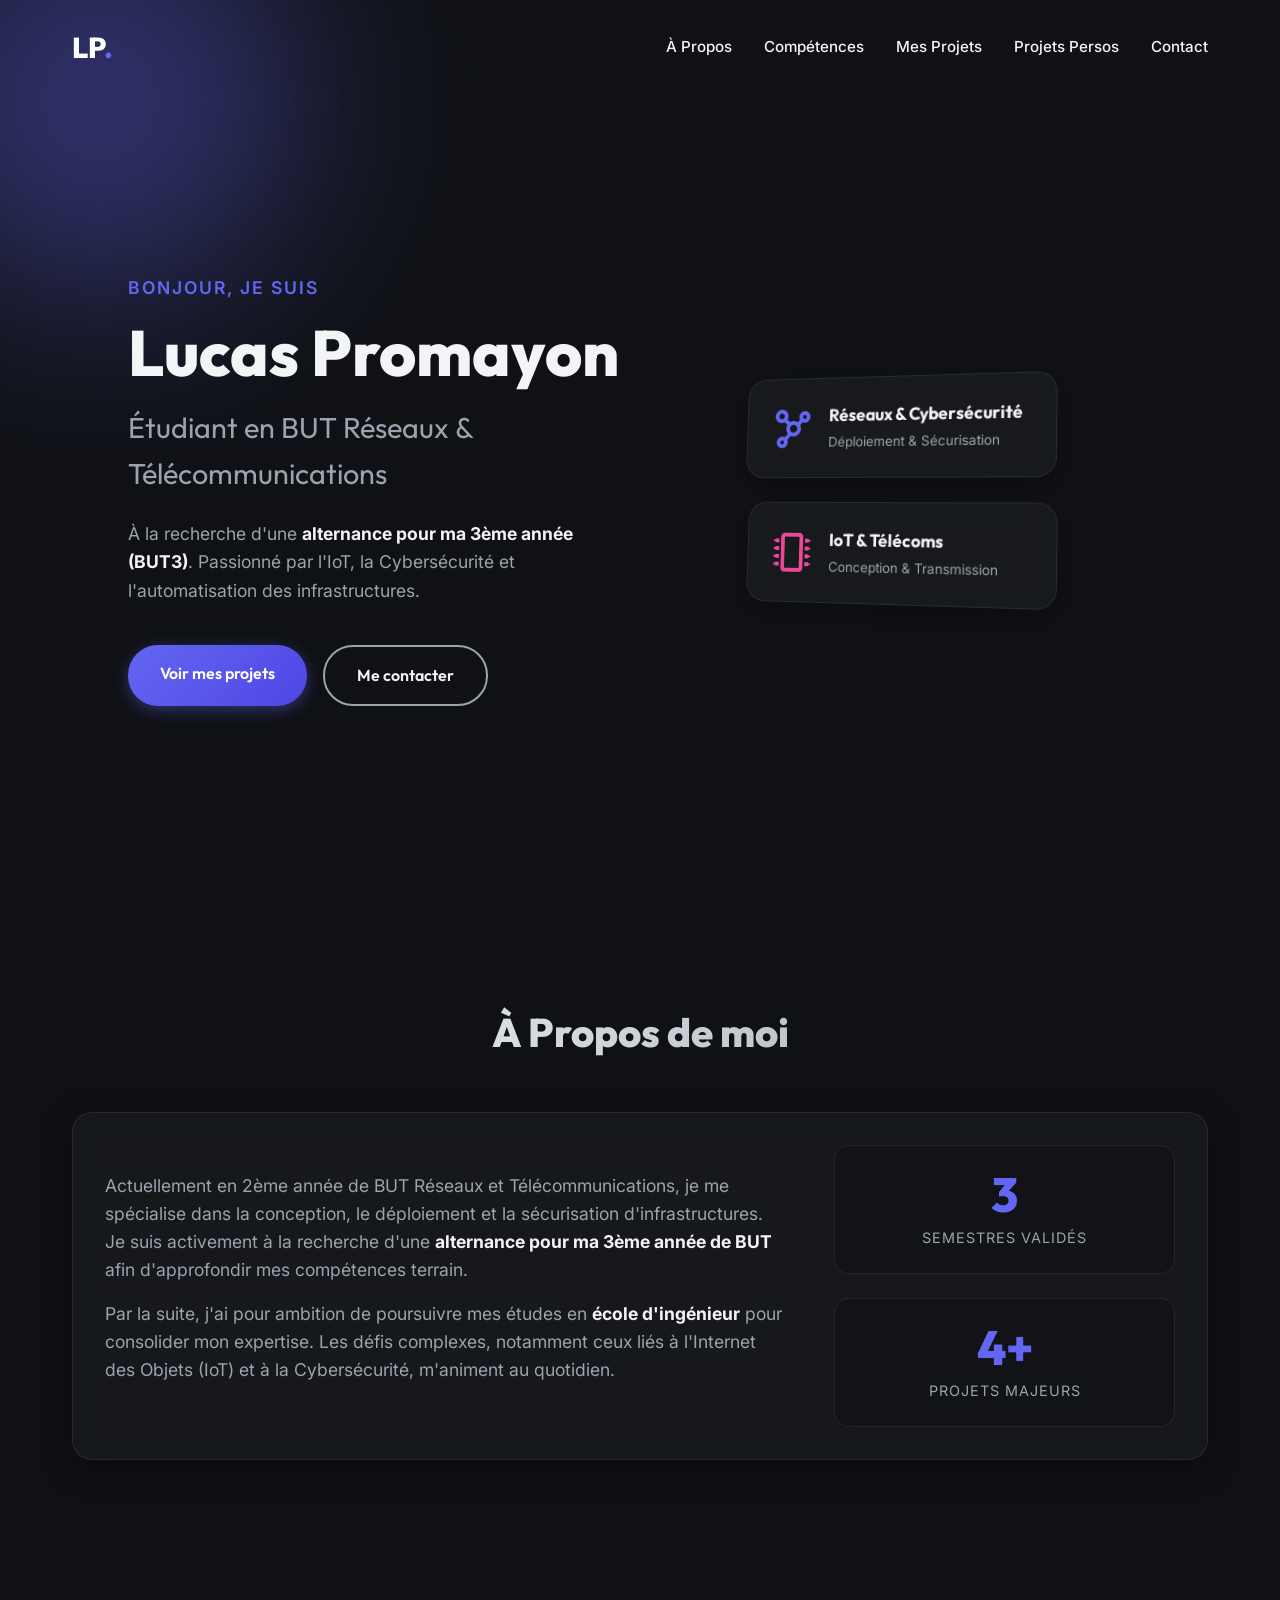
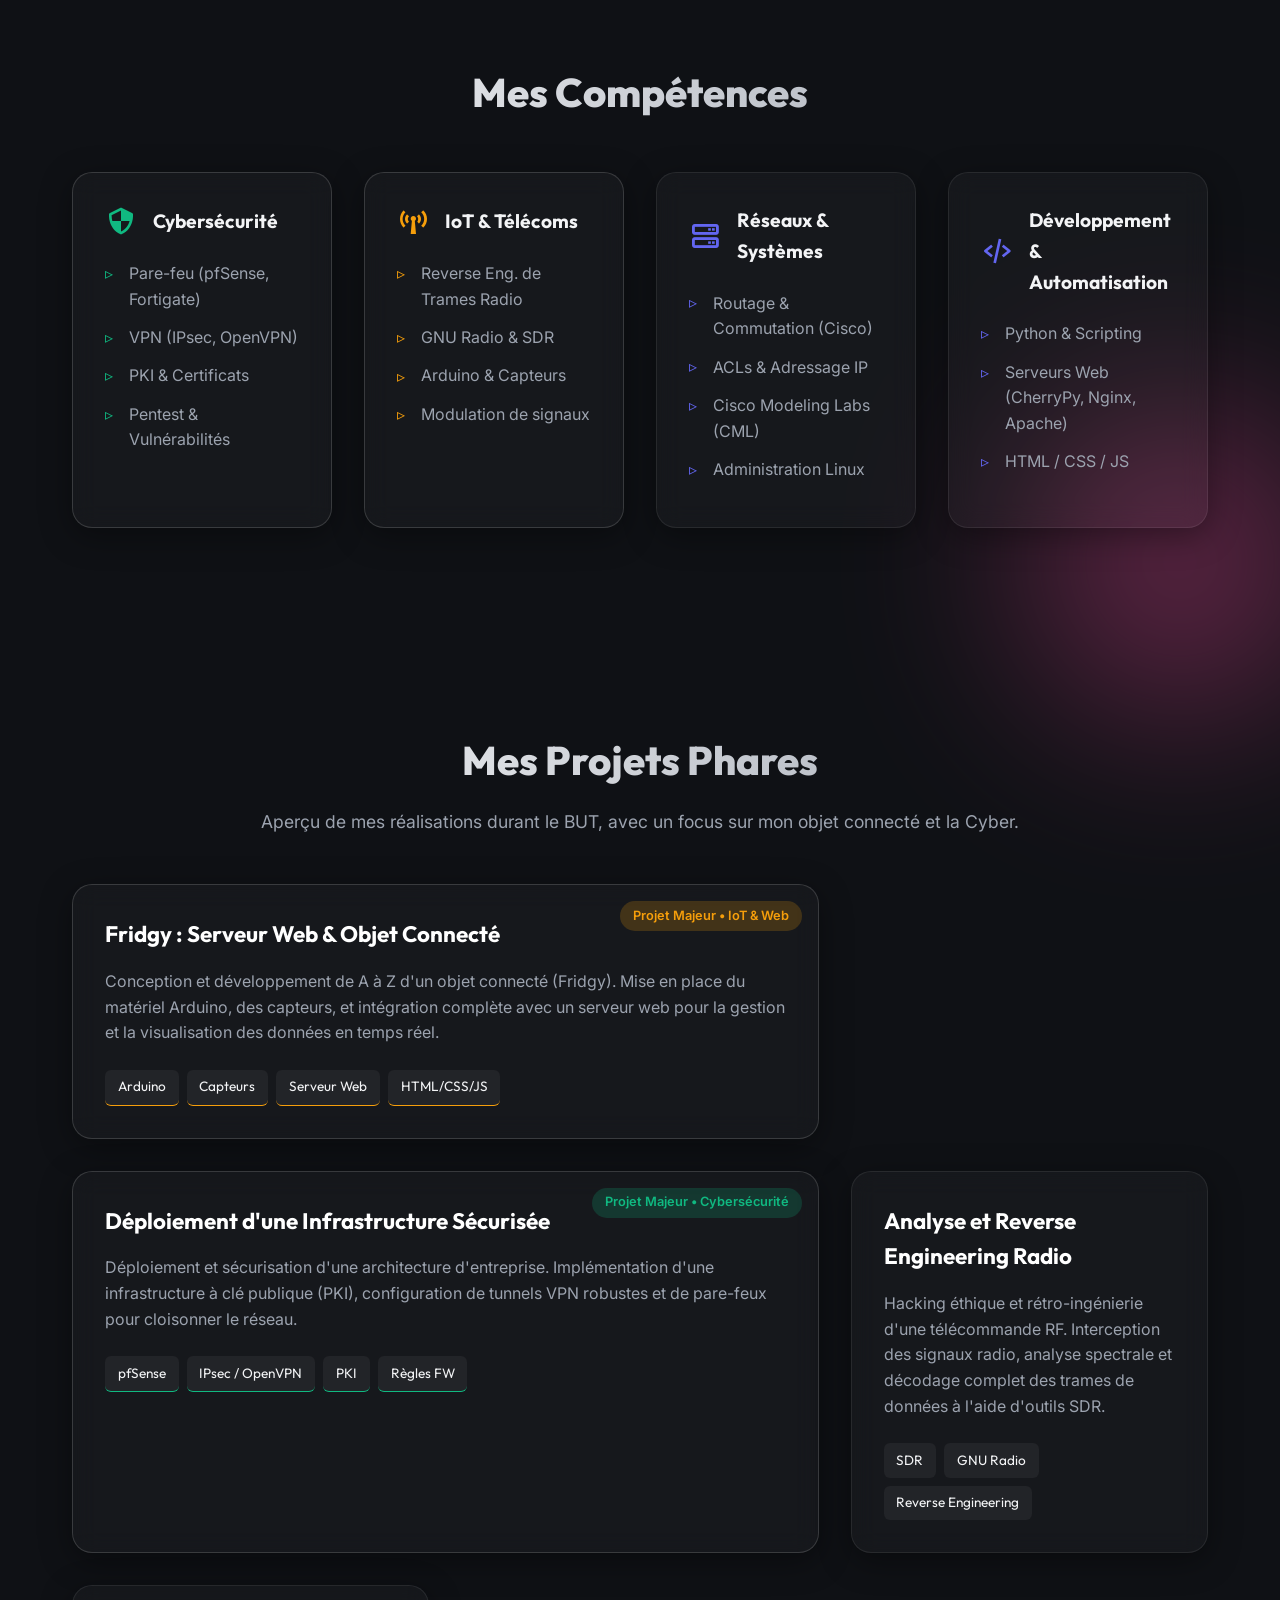
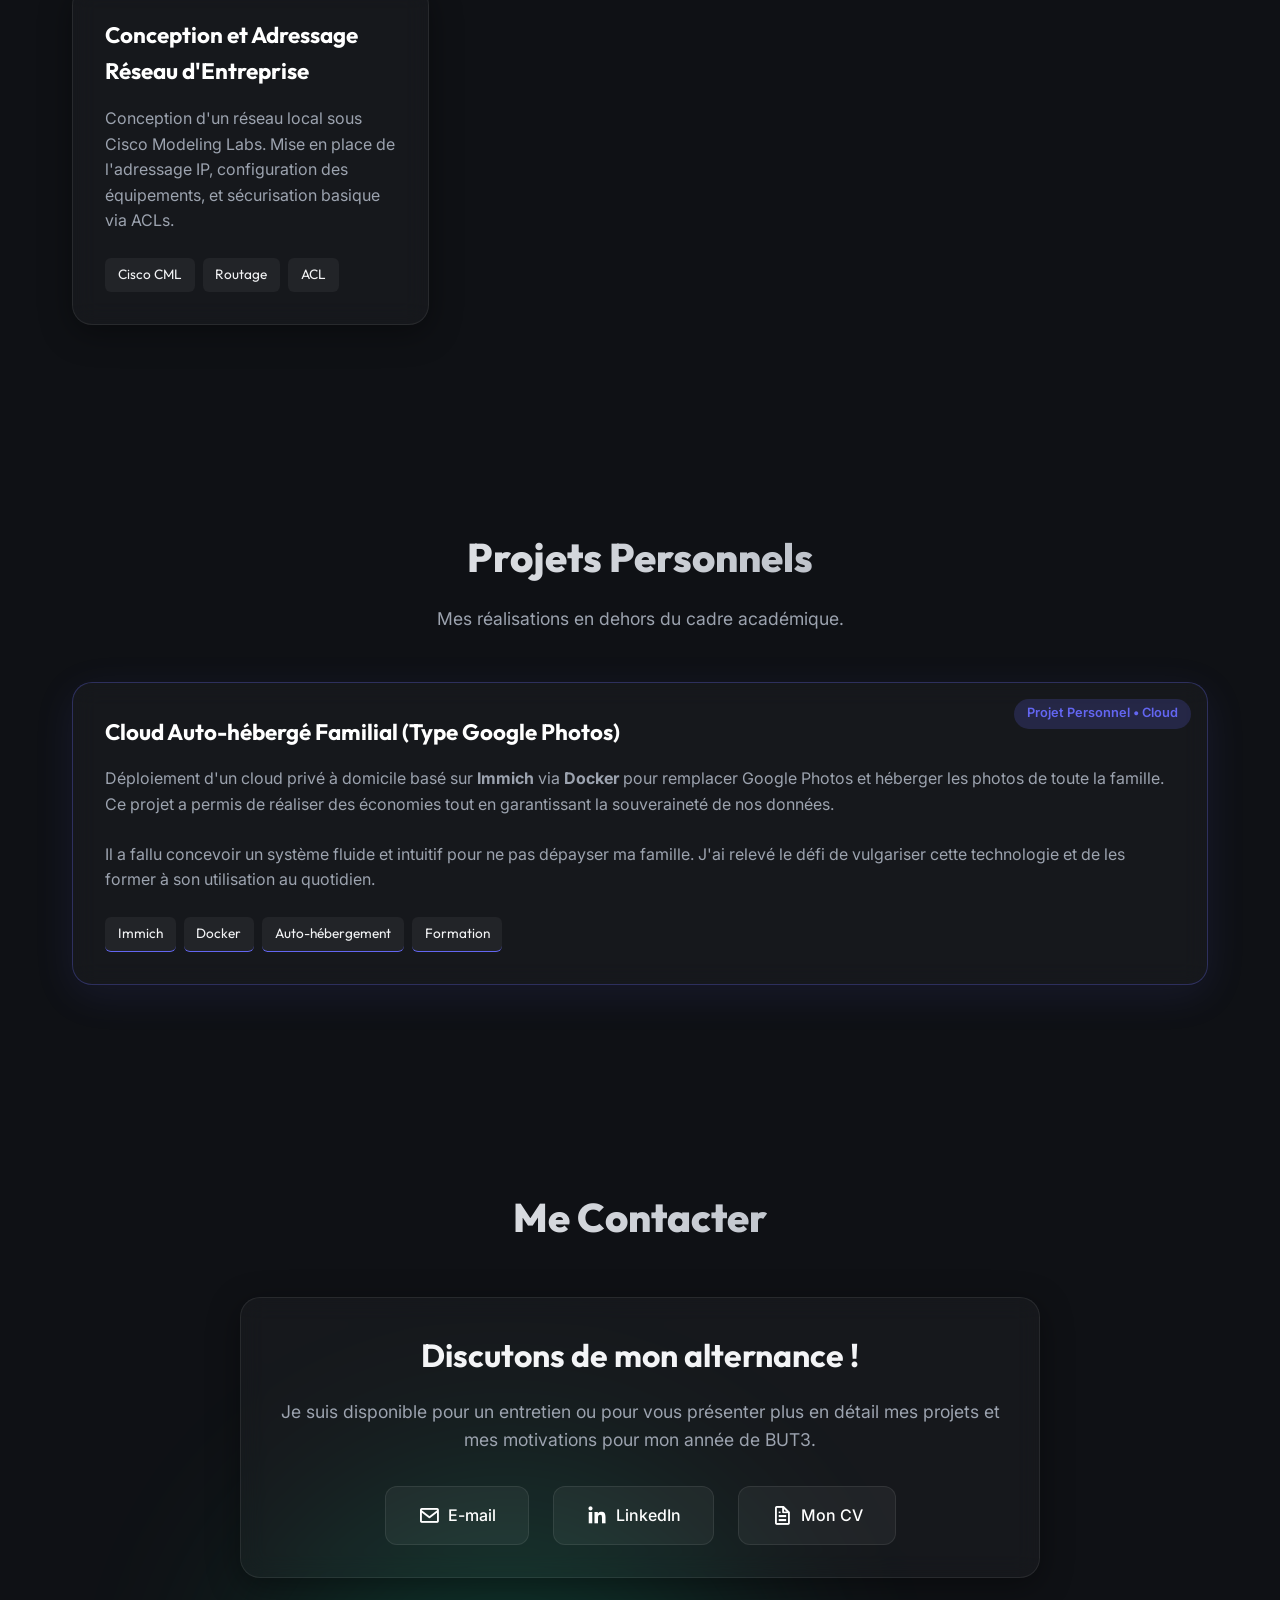
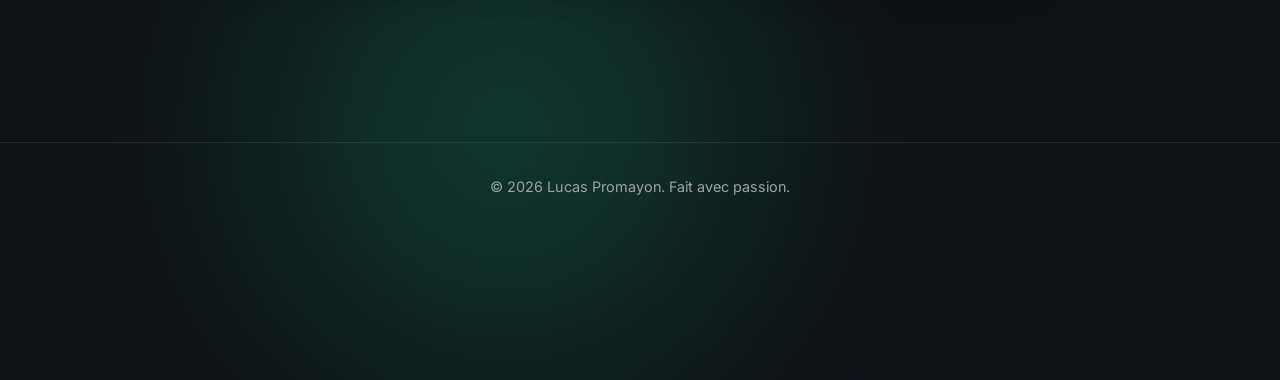
==== commit ea859547: "Retrait de la video de presentation" ====
--- a/index.html
+++ b/index.html
@@ -168,15 +168,13 @@
             <div class="projects-grid">
 
                 <!-- FEATURED: IoT -->
-                <a href="iot-project.html" style="text-decoration: none; color: inherit;"
-                    class="project-card glass-panel featured iot-featured">
+                <div class="project-card glass-panel featured iot-featured">
                     <div class="project-badge">Projet Majeur • IoT & Web</div>
                     <div class="project-content">
-                        <h3>[VIDEO] Fridgy : Serveur Web & Objet Connecté <i class='bx bx-play-circle'
-                                style="vertical-align: middle; margin-left: 5px; color: var(--iot-color);"></i></h3>
+                        <h3>Fridgy : Serveur Web & Objet Connecté</h3>
                         <p>Conception et développement de A à Z d'un objet connecté (Fridgy). Mise en place du matériel
                             Arduino, des capteurs, et intégration complète avec un serveur web pour la gestion et la
-                            visualisation des données en temps réel. <em>(Cliquez pour voir la vidéo)</em></p>
+                            visualisation des données en temps réel.</p>
                         <div class="tech-stack">
                             <span>Arduino</span>
                             <span>Capteurs</span>
@@ -184,7 +182,7 @@
                             <span>HTML/CSS/JS</span>
                         </div>
                     </div>
-                </a>
+                </div>
 
                 <!-- FEATURED: Cyber -->
                 <div class="project-card glass-panel featured cyber-featured">
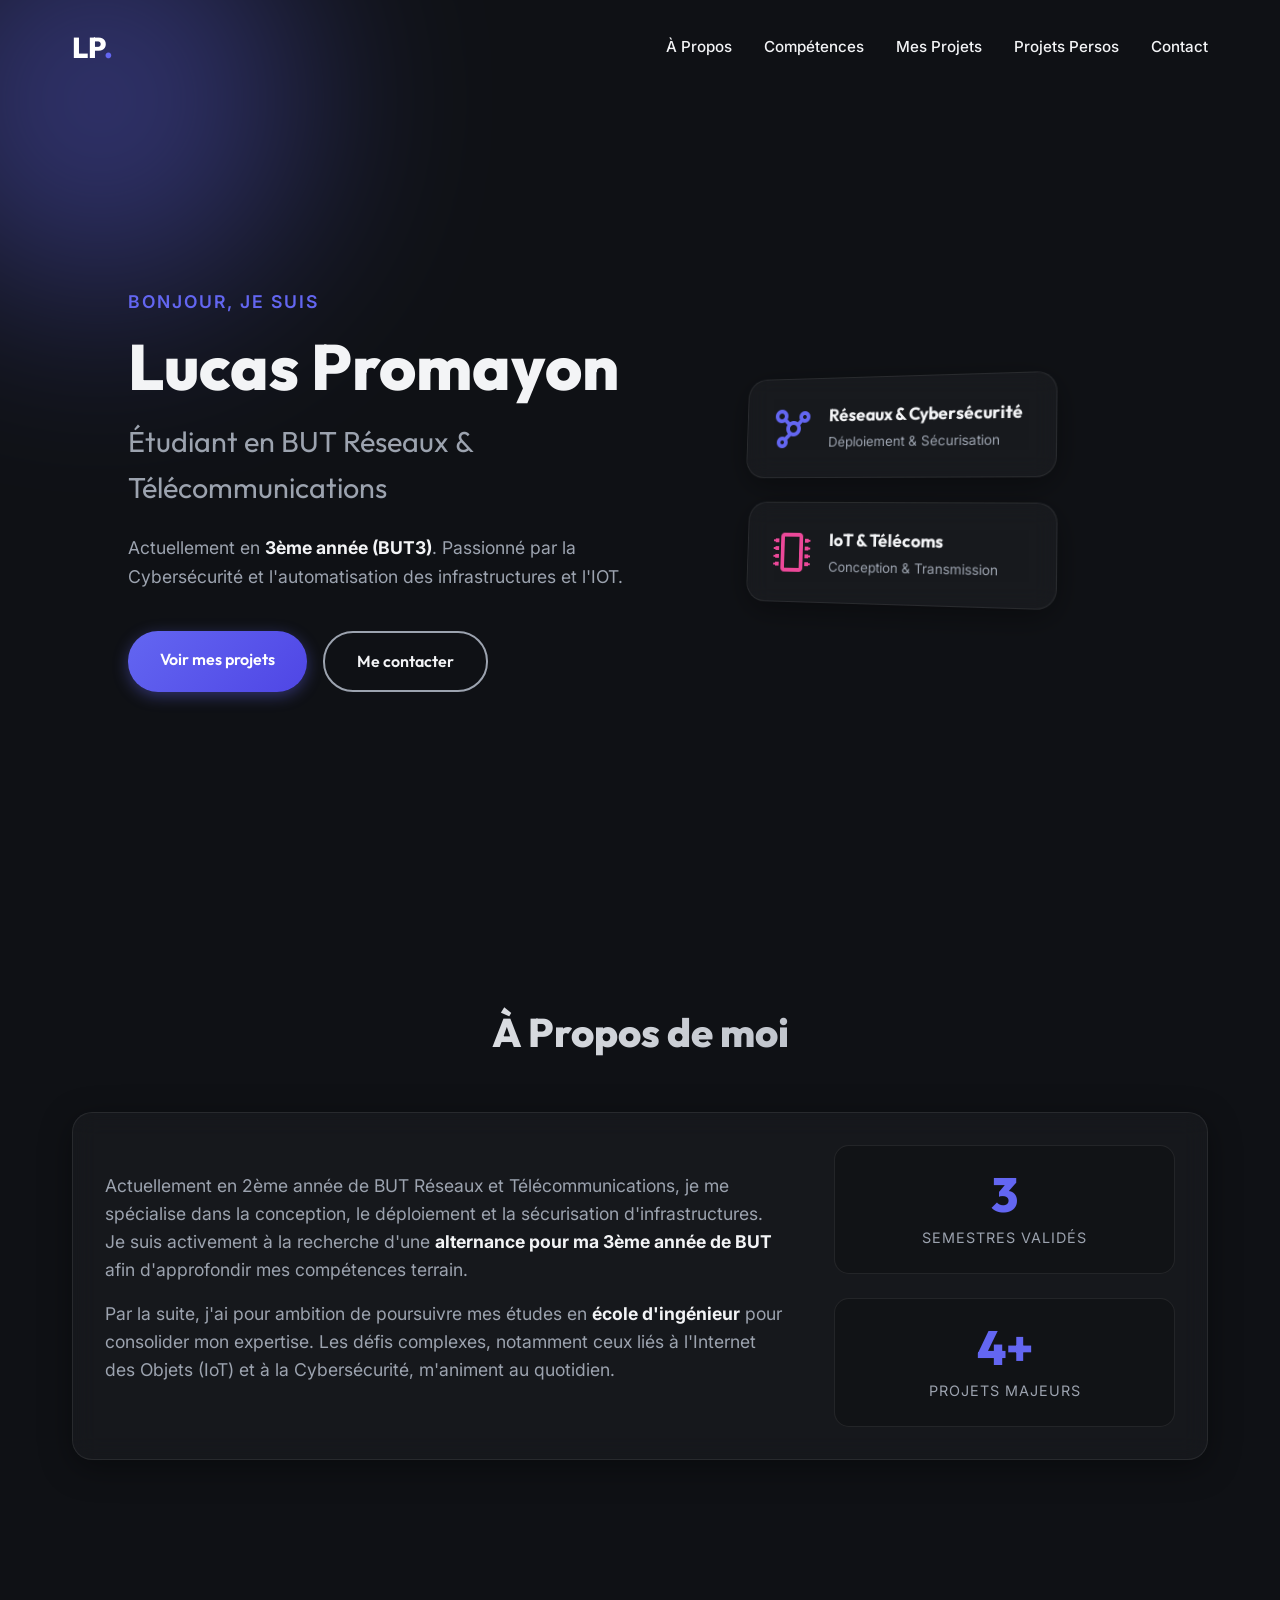
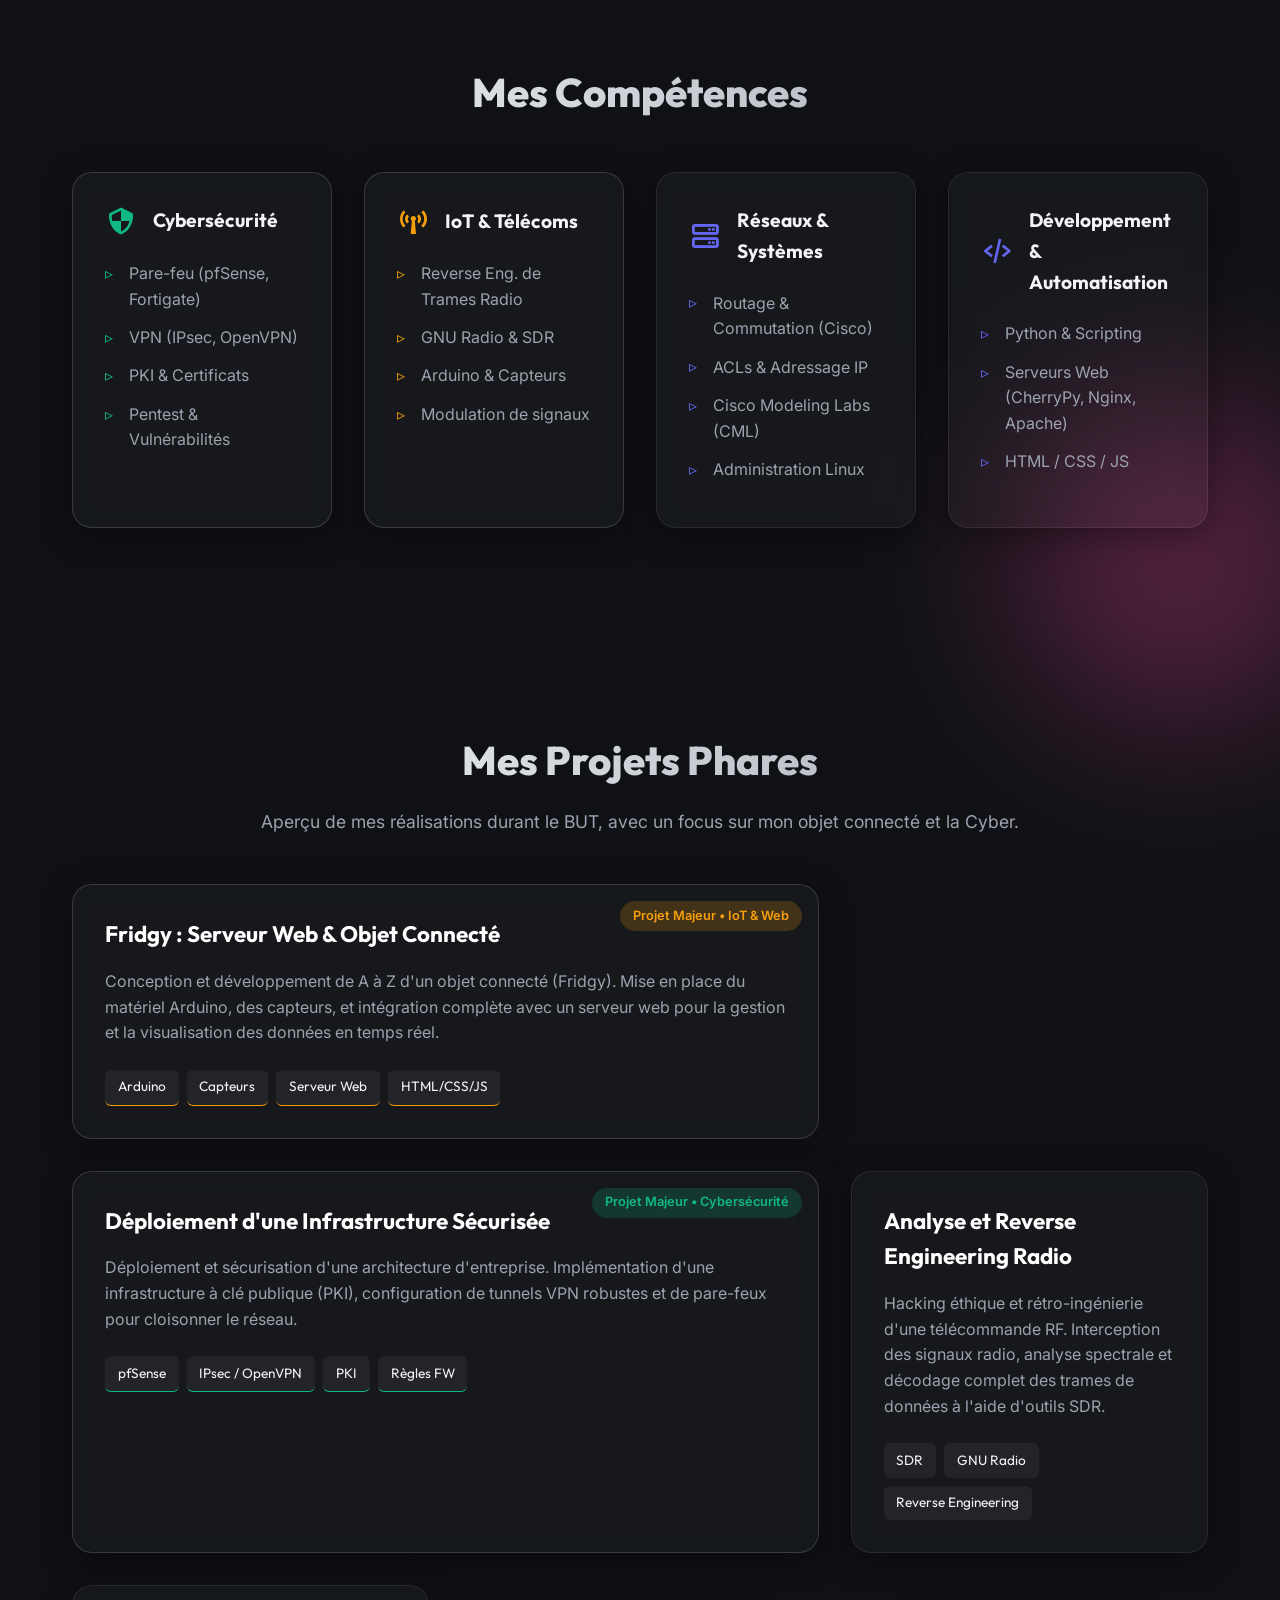
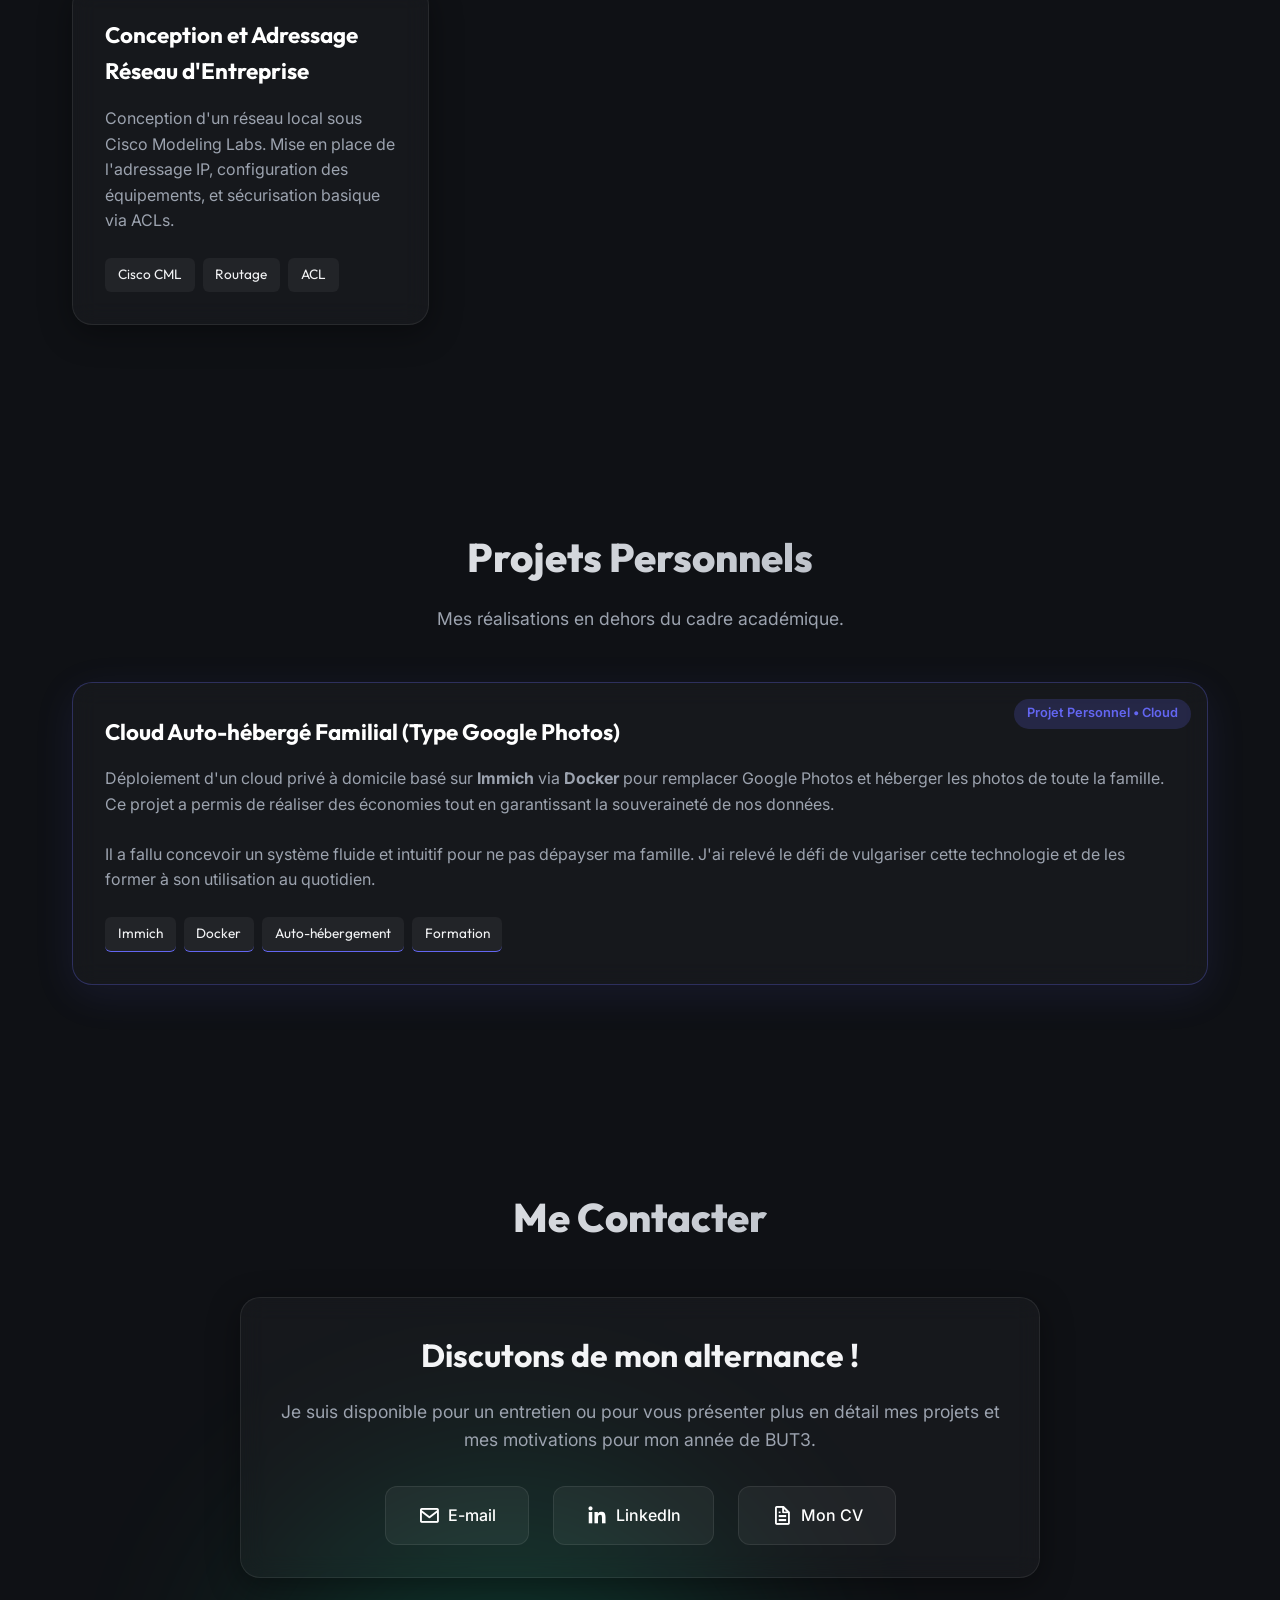
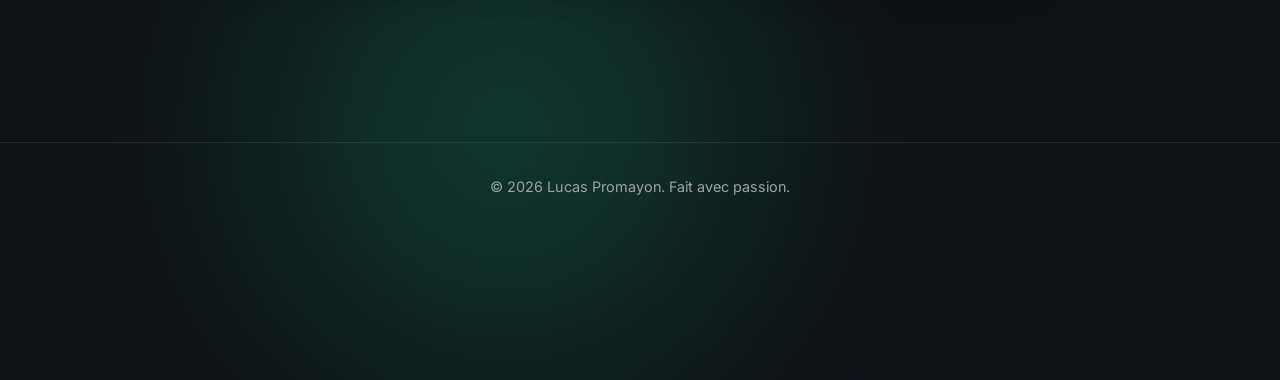
==== commit a785335a: "Chore: Modification de la page d'accueil" ====
--- a/index.html
+++ b/index.html
@@ -41,8 +41,8 @@
             <span class="greeting">Bonjour, je suis</span>
             <h1>Lucas Promayon</h1>
             <h2 class="typing-text">Étudiant en BUT Réseaux & Télécommunications</h2>
-            <p class="hero-desc">À la recherche d'une <strong>alternance pour ma 3ème année (BUT3)</strong>. Passionné
-                par l'IoT, la Cybersécurité et l'automatisation des infrastructures.</p>
+            <p class="hero-desc">Actuellement en <strong>3ème année (BUT3)</strong>. Passionné
+                par la Cybersécurité et l'automatisation des infrastructures et l'IOT.</p>
             <div class="hero-btns">
                 <a href="#projects" class="btn primary">Voir mes projets</a>
                 <a href="#contact" class="btn secondary">Me contacter</a>
